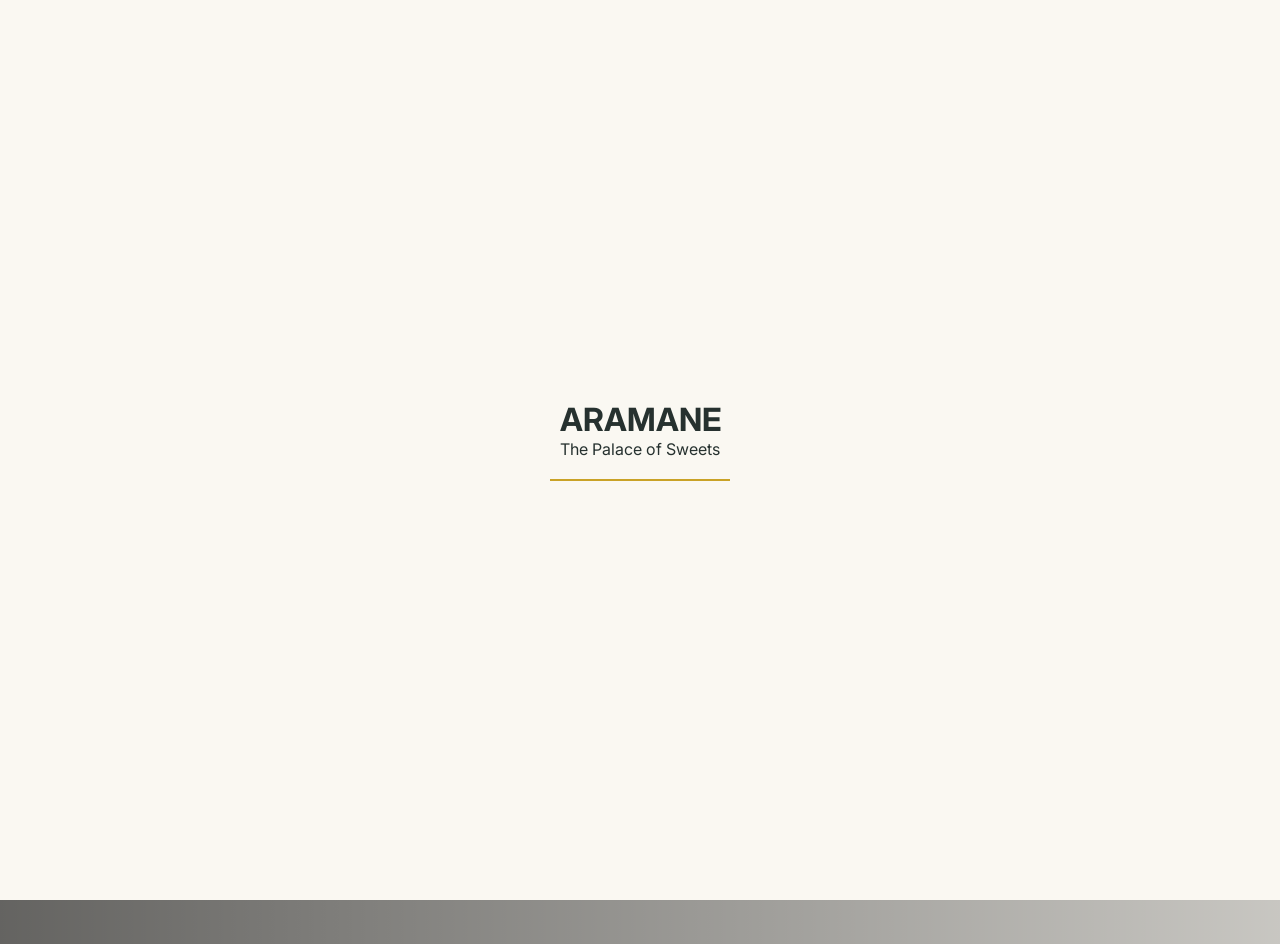
==== index.html @ bb07686a "Initial homepage" ====
<!DOCTYPE html>
<html lang="en">
<head>
<meta charset="UTF-8">
<meta name="viewport" content="width=device-width, initial-scale=1.0">
<title>Aramane | The Palace of Sweets</title>
<link rel="preconnect" href="https://fonts.googleapis.com">
<link rel="preconnect" href="https://fonts.gstatic.com" crossorigin>
<link href="https://fonts.googleapis.com/css2?family=Cormorant+Garamond:wght@500;700&family=Inter:wght@300;400;600&display=swap" rel="stylesheet">
<link rel="stylesheet" href="css/style.css">
</head>
<body>

<div id="loader">
  <div class="loader-logo">
    <h1>ARAMANE</h1>
    <span>The Palace of Sweets</span>
    <div class="gold-line"></div>
  </div>
</div>

<section class="announcement">Crafted with Pure Ghee • Pan India Delivery • Corporate Gifting</section>

<header id="header">
<div class="container nav-container">
<div class="logo">ARAMANE</div>
<nav>
<ul>
<li><a href="#">Home</a></li>
<li><a href="#">Collections</a></li>
<li><a href="#">Corporate</a></li>
<li><a href="#">Our Story</a></li>
<li><a href="#">Contact</a></li>
</ul>
</nav>
<a class="btn-primary" href="#">Order Online</a>
</div>
</header>

<section class="hero">
<div class="hero-overlay"></div>
<div class="container hero-grid">
<div class="hero-content">
<p class="eyebrow">Since 1998</p>
<h1>The Palace of Sweets</h1>
<p>Inspired by Karnataka's royal heritage, crafted with purity and presented with elegance.</p>
<div class="hero-buttons">
<a class="btn-primary" href="#">Explore Collections</a>
<a class="btn-outline" href="#">Corporate Gifts</a>
</div>
</div>
<div class="hero-image">
<img src="assets/images/hero.jpg" alt="Hero">
</div>
</div>
</section>

<script src="js/app.js"></script>
</body>
</html>
---- css/style.css ----
:root{
--green:#0F5B46;
--gold:#C9A227;
--bg:#FAF8F2;
--text:#26312F;
}
*{margin:0;padding:0;box-sizing:border-box}
body{font-family:Inter,sans-serif;background:var(--bg);color:var(--text)}
.container{width:min(1200px,90%);margin:auto}
.announcement{background:var(--green);color:#fff;text-align:center;padding:12px}
header{position:absolute;width:100%;top:40px;z-index:10}
.nav-container{display:flex;justify-content:space-between;align-items:center;padding:20px 0}
nav ul{display:flex;gap:30px;list-style:none}
nav a{text-decoration:none;color:#fff}
.btn-primary{background:var(--gold);color:#fff;padding:12px 24px;border-radius:30px;text-decoration:none}
.btn-outline{border:1px solid #fff;color:#fff;padding:12px 24px;border-radius:30px;text-decoration:none;margin-left:10px}
.hero{height:100vh;background:url("../assets/images/palace-bg.jpg") center/cover;display:flex;align-items:center;position:relative}
.hero-overlay{position:absolute;inset:0;background:linear-gradient(90deg,rgba(0,0,0,.6),rgba(0,0,0,.2))}
.hero-grid{display:grid;grid-template-columns:1fr 1fr;position:relative;z-index:2;align-items:center}
.hero-content{color:#fff}
.hero h1{font-family:"Cormorant Garamond",serif;font-size:5rem;margin:20px 0}
.hero-image img{max-width:100%}
#loader{position:fixed;inset:0;background:var(--bg);display:flex;justify-content:center;align-items:center;z-index:9999}
.loader-logo{text-align:center}
.gold-line{height:2px;width:180px;background:var(--gold);margin:20px auto}
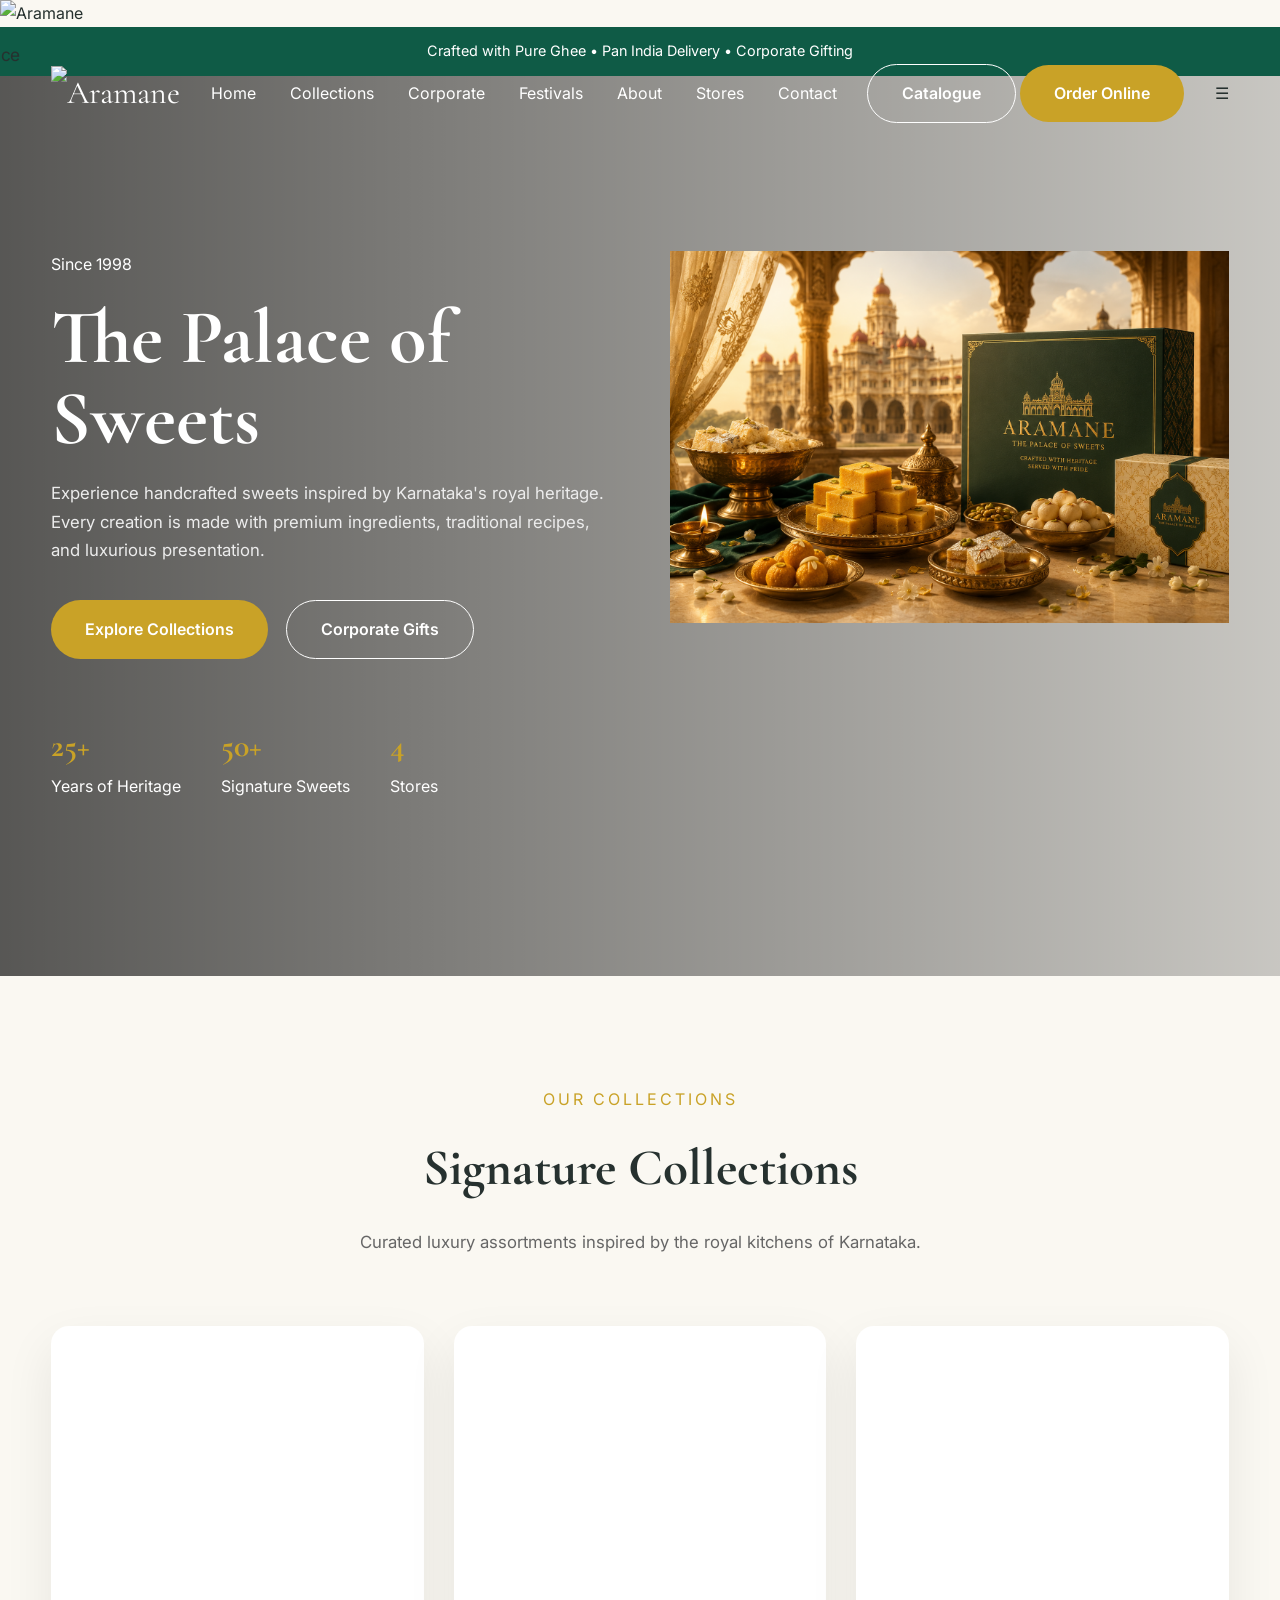
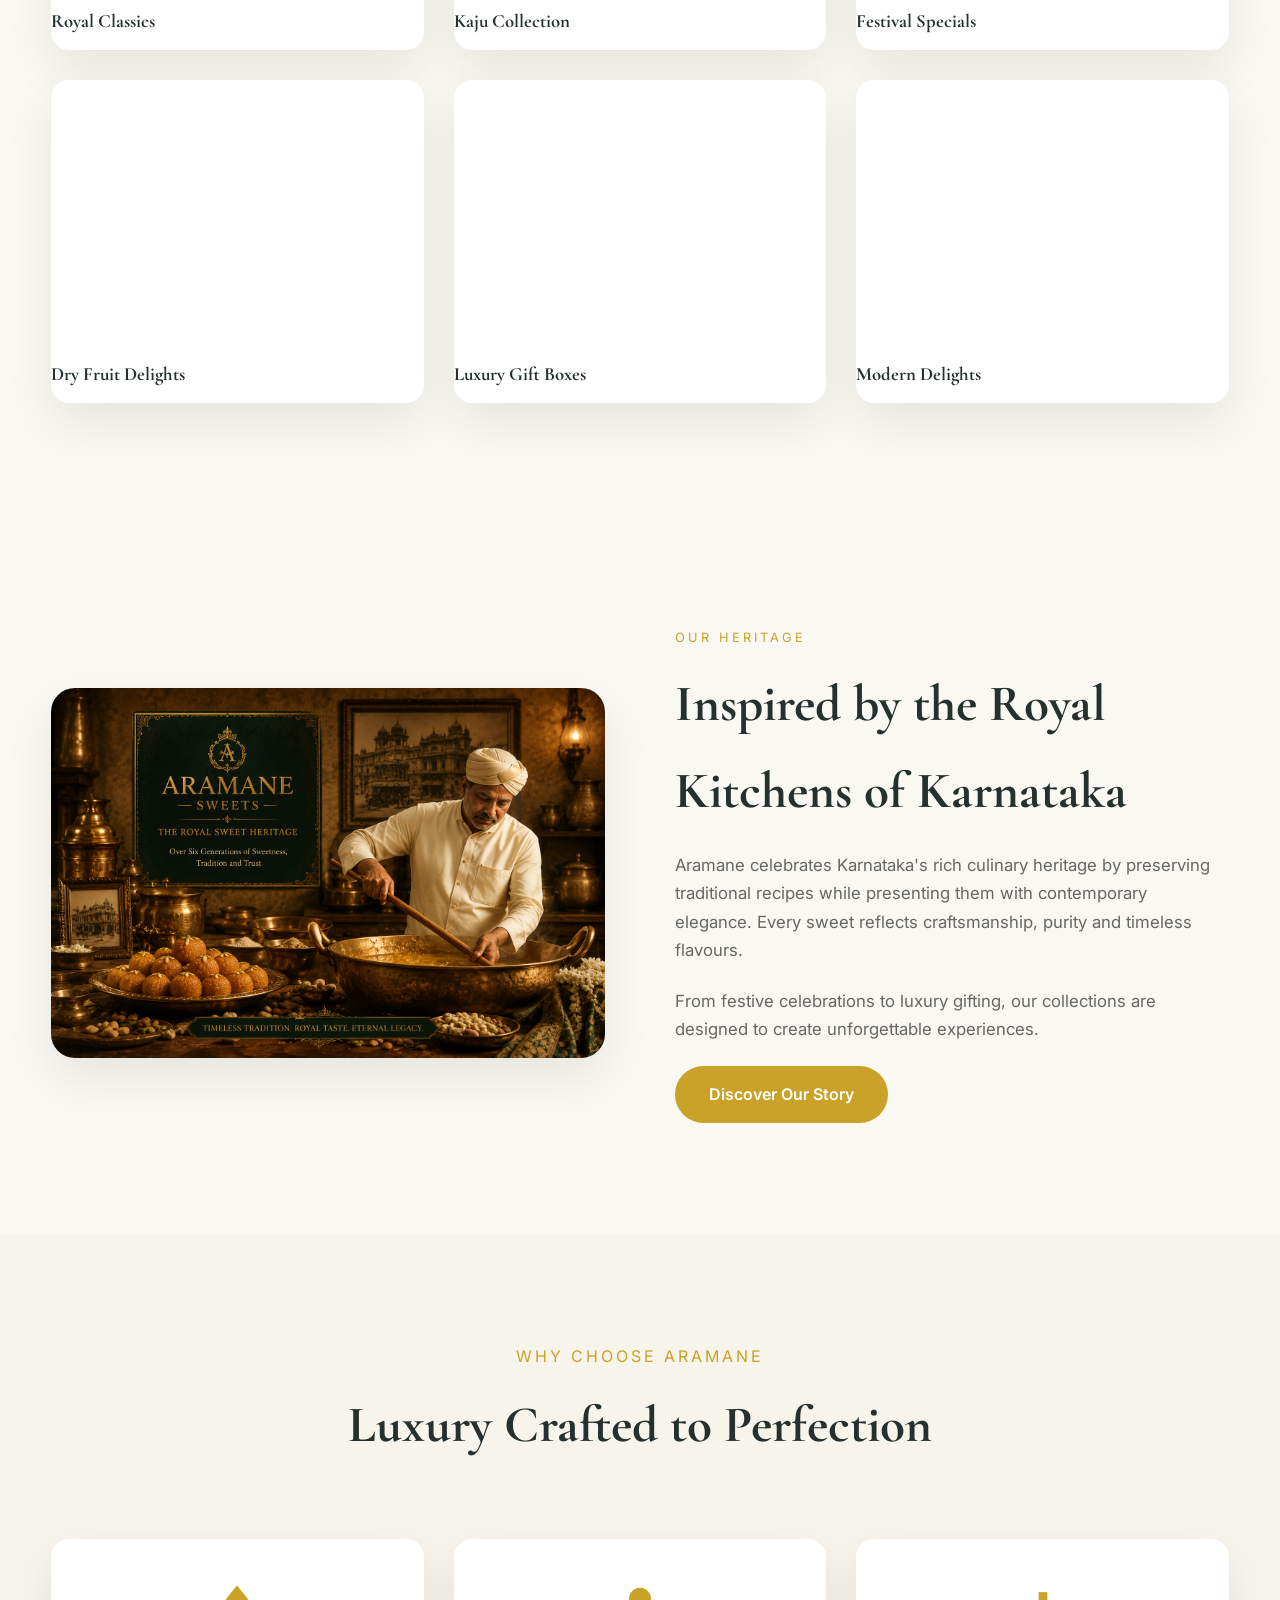
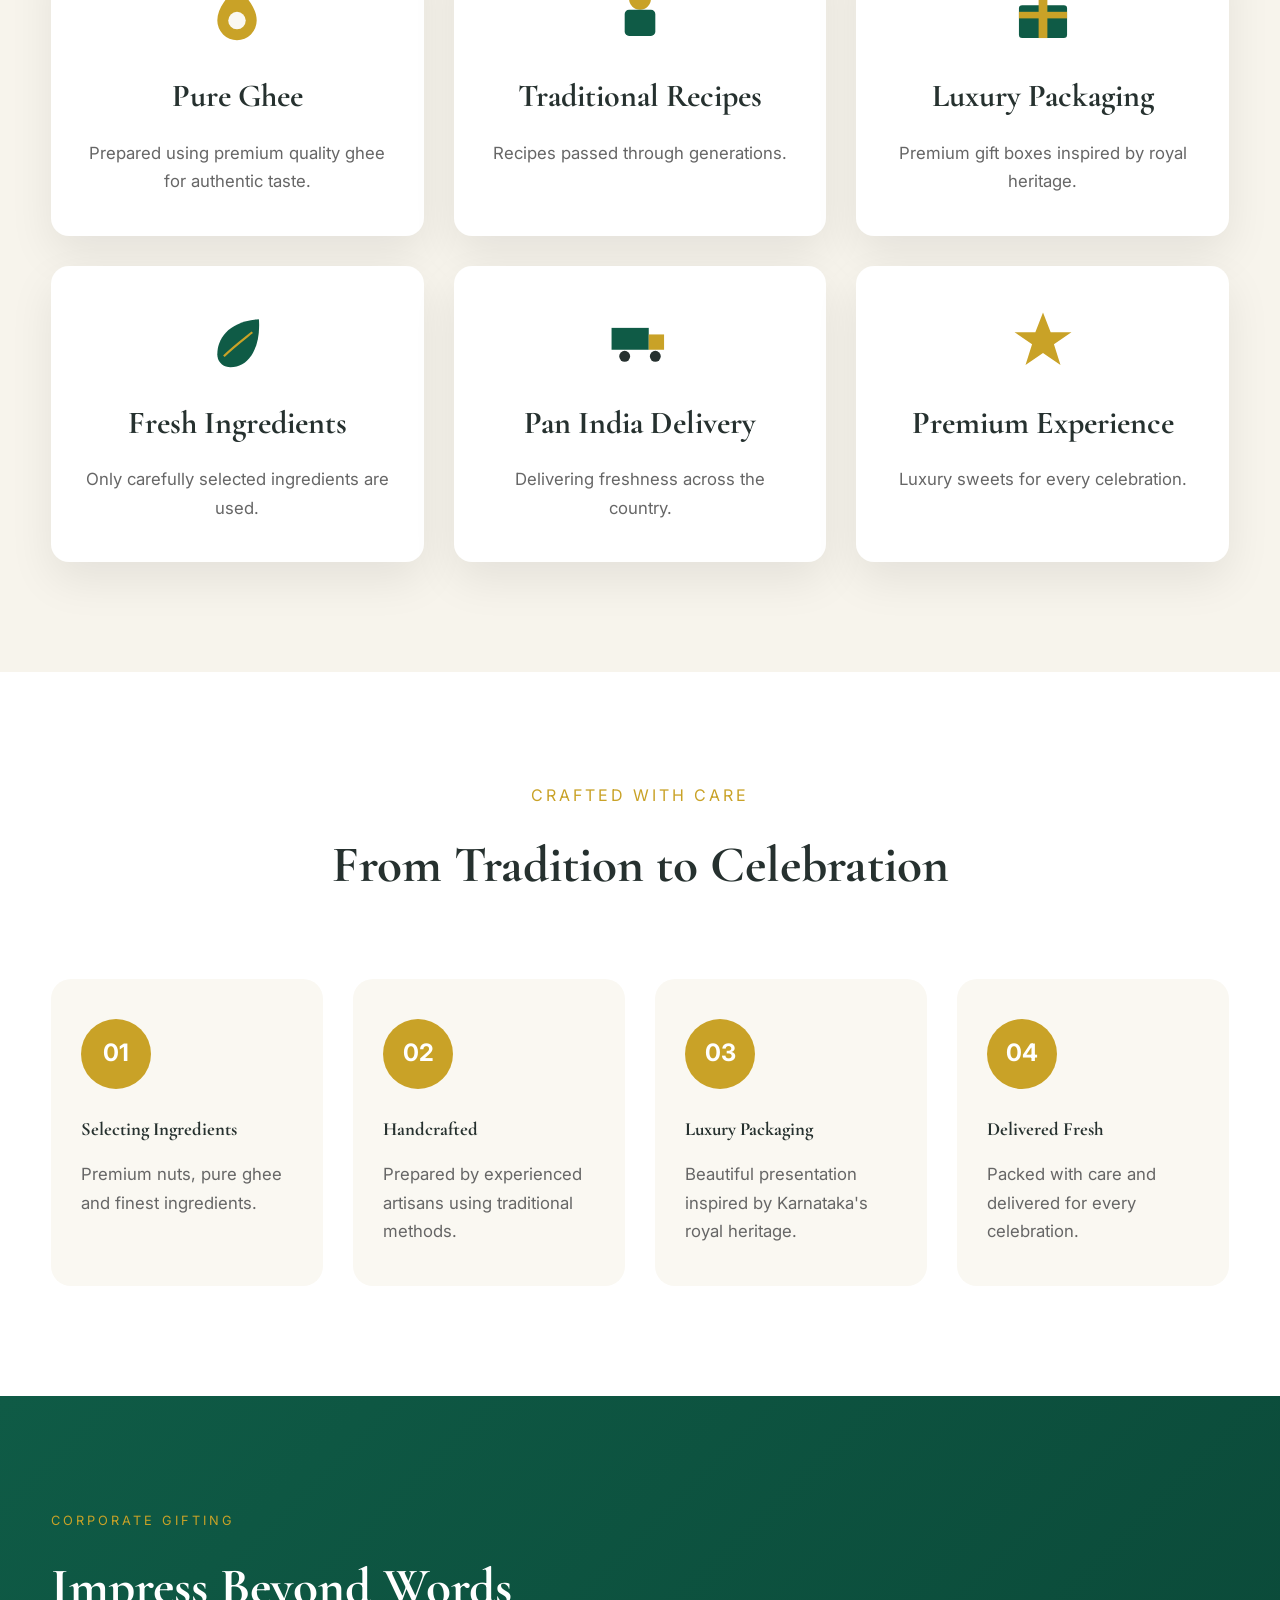
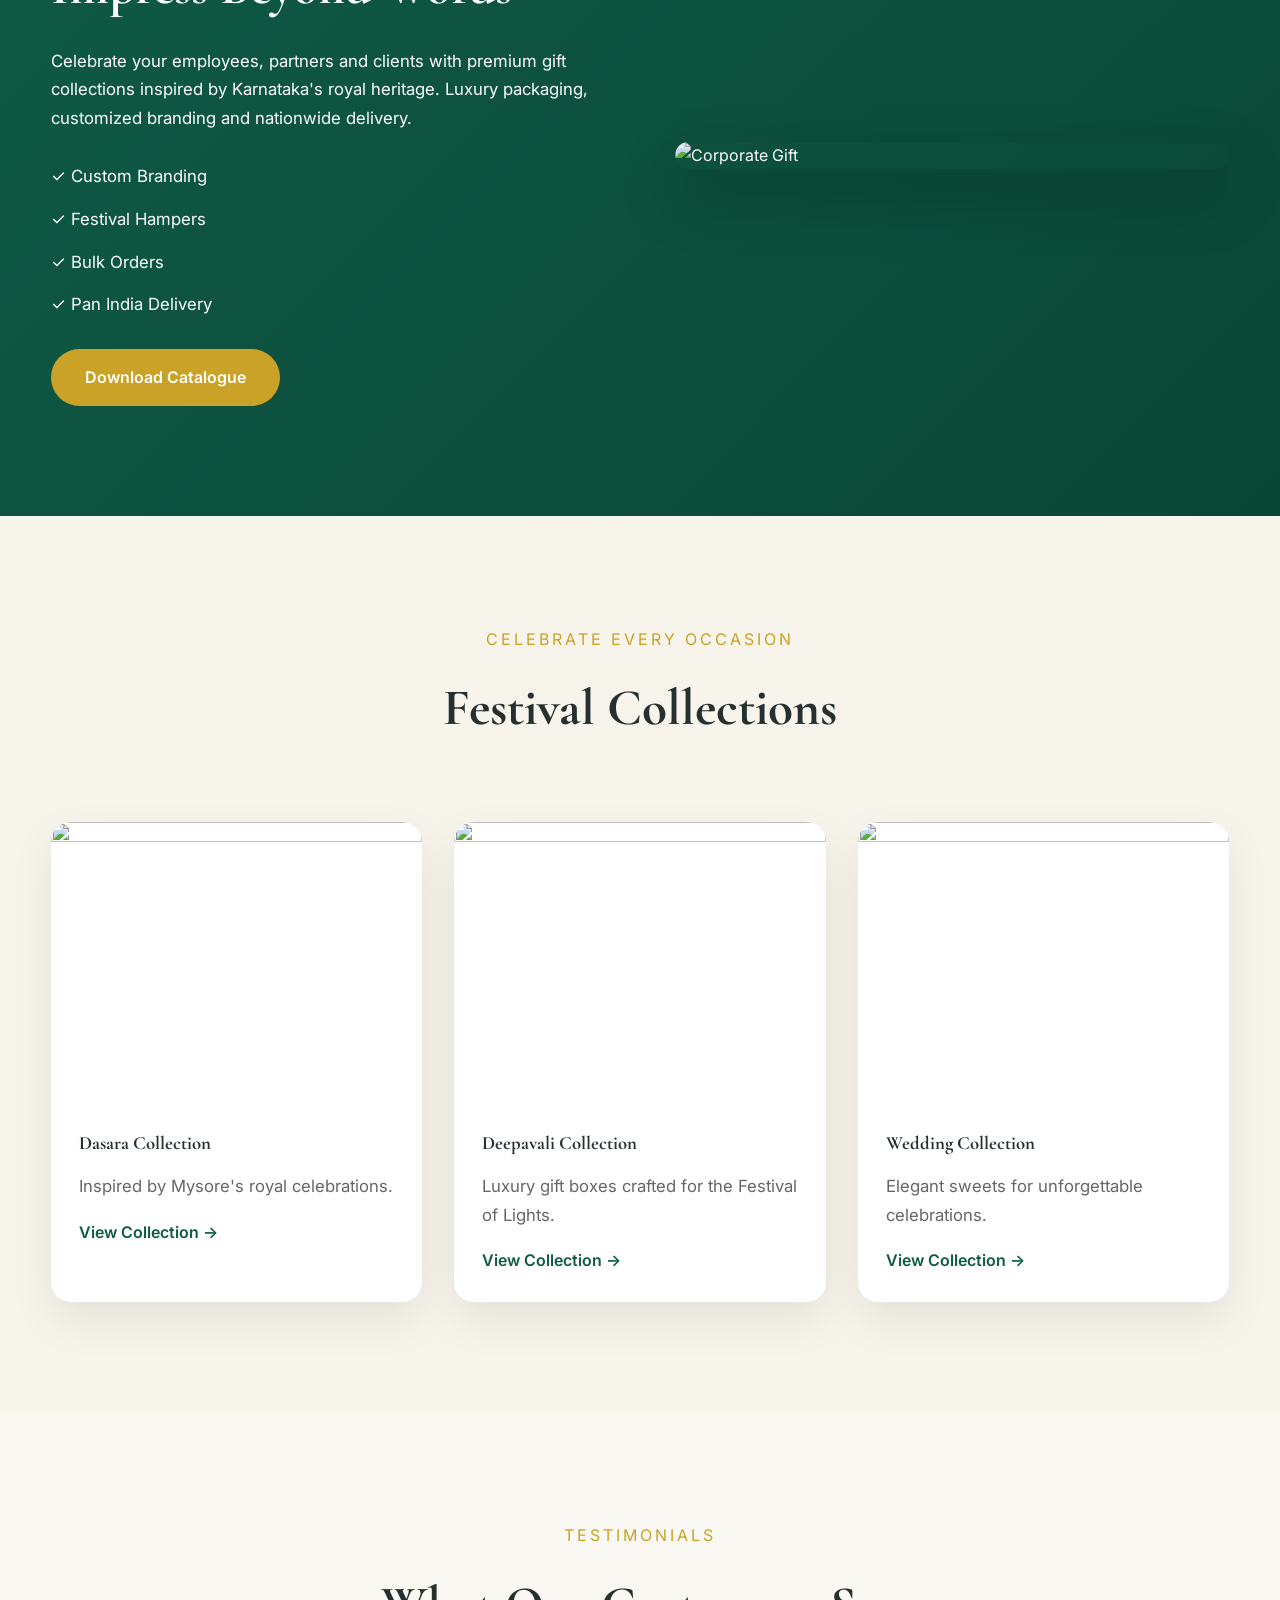
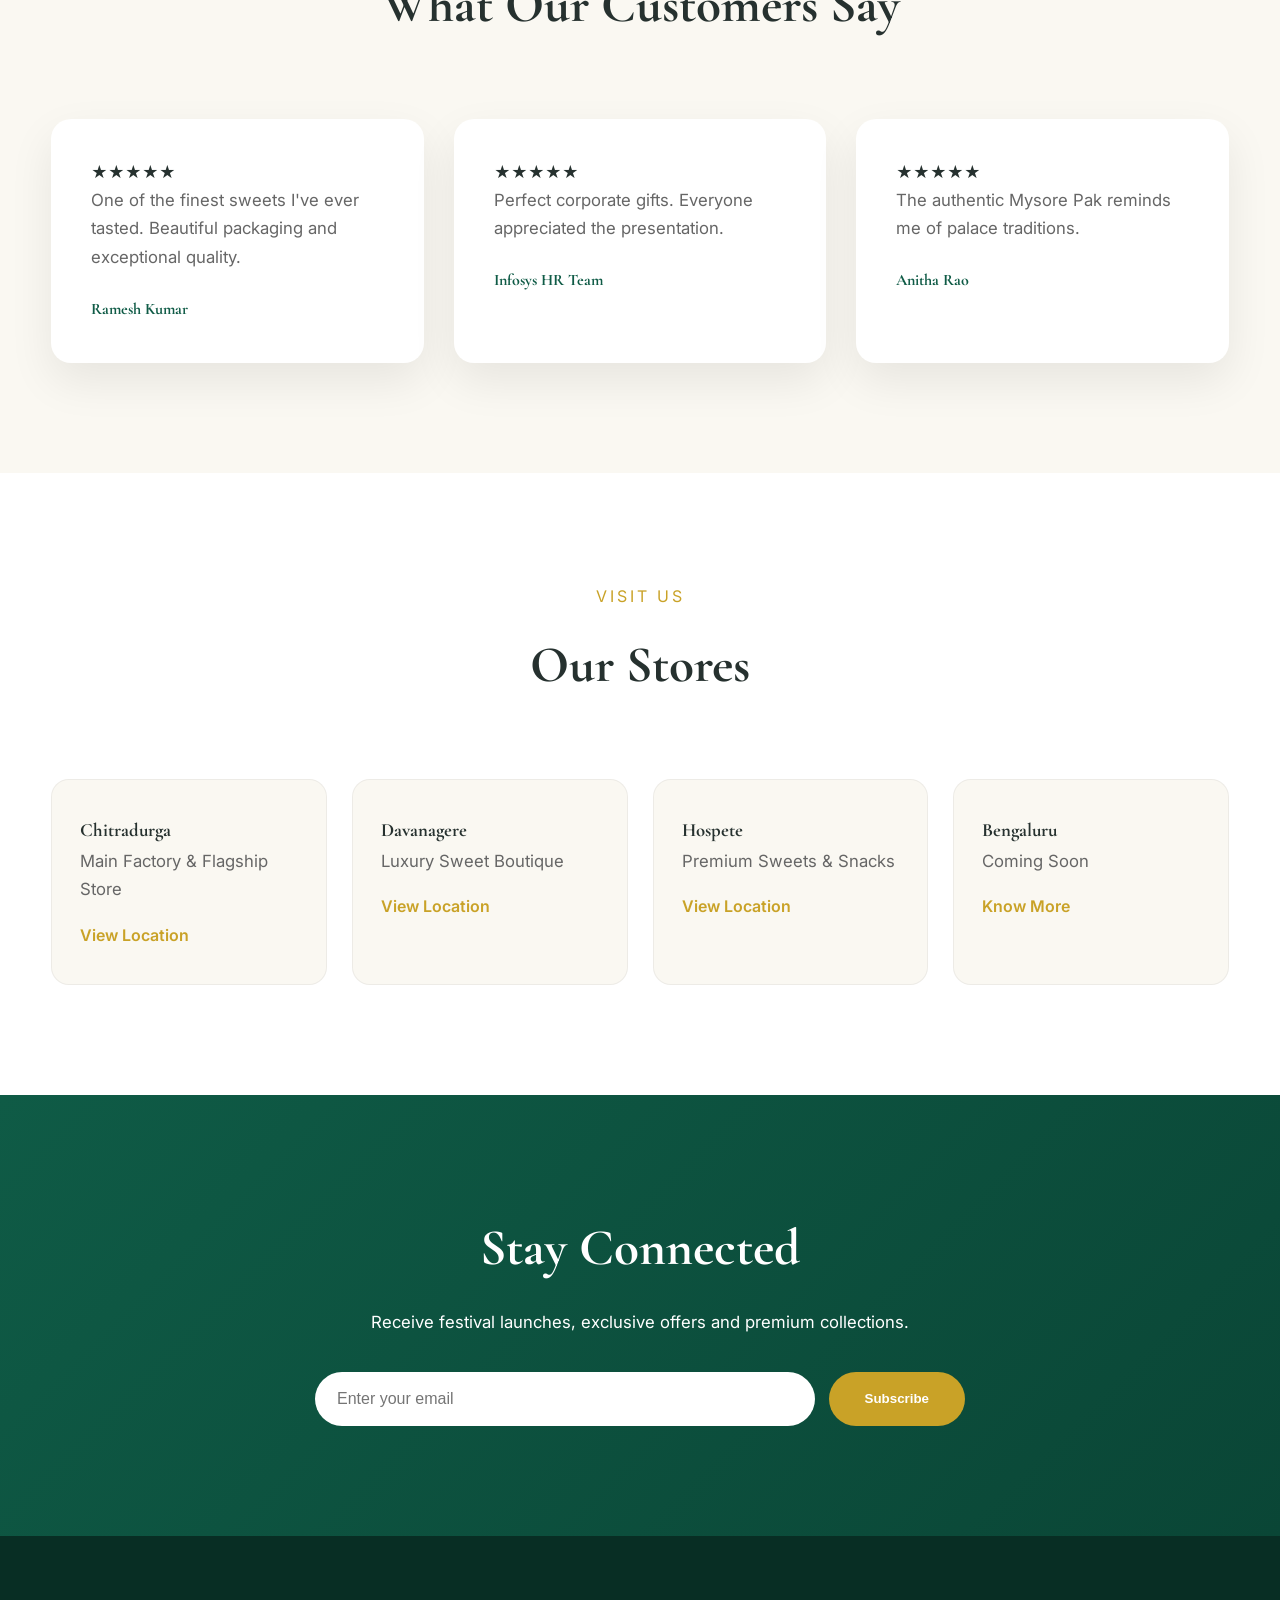
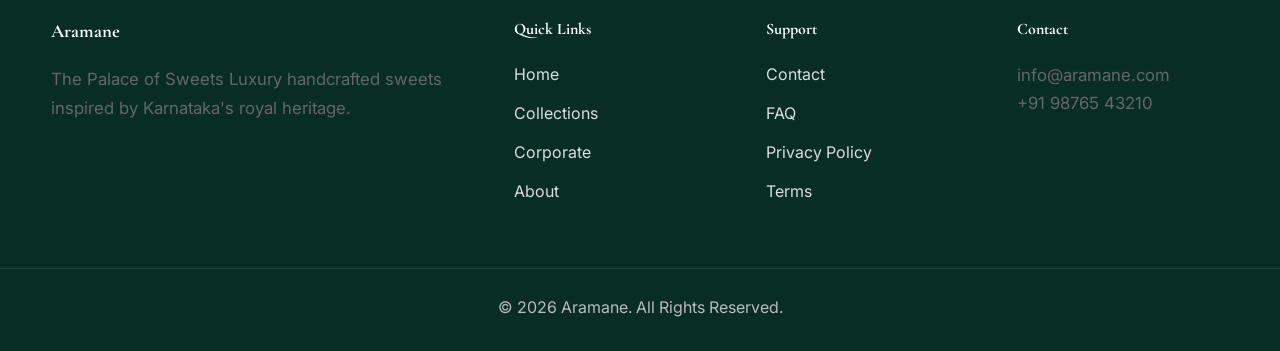
==== commit fa16019d: "more style" ====
--- a/index.html
+++ b/index.html
@@ -1,60 +1,1074 @@
 <!DOCTYPE html>
 <html lang="en">
+
 <head>
-<meta charset="UTF-8">
-<meta name="viewport" content="width=device-width, initial-scale=1.0">
-<title>Aramane | The Palace of Sweets</title>
-<link rel="preconnect" href="https://fonts.googleapis.com">
-<link rel="preconnect" href="https://fonts.gstatic.com" crossorigin>
-<link href="https://fonts.googleapis.com/css2?family=Cormorant+Garamond:wght@500;700&family=Inter:wght@300;400;600&display=swap" rel="stylesheet">
-<link rel="stylesheet" href="css/style.css">
+
+    <meta charset="UTF-8">
+    <meta name="viewport" content="width=device-width, initial-scale=1.0">
+
+    <title>Aramane | The Palace of Sweets</title>
+
+    <meta name="description"
+        content="Luxury sweets inspired by Karnataka's royal heritage. Premium gifting, authentic flavours and handcrafted delicacies.">
+
+    <link rel="preconnect" href="https://fonts.googleapis.com">
+
+    <link rel="preconnect" href="https://fonts.gstatic.com" crossorigin>
+
+    <link href="https://fonts.googleapis.com/css2?family=Cormorant+Garamond:wght@400;500;600;700&family=Inter:wght@300;400;500;600;700&display=swap"
+        rel="stylesheet">
+
+    <link rel="stylesheet" href="css/style.css">
+    <link rel="stylesheet" href="css/animations.css">
+    <link rel="stylesheet" href="css/responsive.css">
+
+
 </head>
+
 <body>
 
+<!-- ==========================
+Loader
+=========================== -->
+
 <div id="loader">
-  <div class="loader-logo">
-    <h1>ARAMANE</h1>
-    <span>The Palace of Sweets</span>
-    <div class="gold-line"></div>
-  </div>
-</div>
-
-<section class="announcement">Crafted with Pure Ghee • Pan India Delivery • Corporate Gifting</section>
+
+    <div class="loader-content">
+
+        <img src="assets/logo/logo.png" class="loader-logo" alt="Aramane">
+
+        <div class="loader-line"></div>
+
+    </div>
+
+</div>
+
+<!-- ==========================
+Announcement
+=========================== -->
+
+<div class="announcement">
+
+    <span>Crafted with Pure Ghee</span>
+
+    <span>•</span>
+
+    <span>Pan India Delivery</span>
+
+    <span>•</span>
+
+    <span>Corporate Gifting</span>
+
+</div>
+
+<!-- ==========================
+Header
+=========================== -->
 
 <header id="header">
-<div class="container nav-container">
-<div class="logo">ARAMANE</div>
-<nav>
+
+<div class="container">
+
+<nav class="navbar">
+
+<a href="#" class="logo">
+
+<img src="assets/logo/logo.png" alt="Aramane">
+
+</a>
+
+<ul class="menu">
+
+<li><a href="#">Home</a></li>
+
+<li><a href="#">Collections</a></li>
+
+<li><a href="#">Corporate</a></li>
+
+<li><a href="#">Festivals</a></li>
+
+<li><a href="#">About</a></li>
+
+<li><a href="#">Stores</a></li>
+
+<li><a href="#">Contact</a></li>
+
+</ul>
+
+<div class="nav-buttons">
+
+<a href="#" class="btn-outline">
+
+Catalogue
+
+</a>
+
+<a href="#" class="btn-primary">
+
+Order Online
+
+</a>
+
+</div>
+
+<div class="mobile-toggle">
+
+☰
+
+</div>
+
+</nav>
+
+</div>
+
+</header>
+
+<!-- ==========================
+Hero
+=========================== -->
+
+<section class="hero">
+
+<div class="hero-bg">
+
+<img src="assets/images/palace-bg.jpg" alt="Palace">
+
+</div>
+
+<div class="hero-overlay"></div>
+
+<div class="container hero-grid">
+
+<div class="hero-left">
+
+<div class="subtitle">
+
+Since 1998
+
+</div>
+
+<h1>
+
+The Palace of Sweets
+
+</h1>
+
+<p>
+
+Experience handcrafted sweets inspired by Karnataka's royal heritage.
+Every creation is made with premium ingredients, traditional recipes,
+and luxurious presentation.
+
+</p>
+
+<div class="hero-buttons">
+
+<a href="#" class="btn-primary">
+
+Explore Collections
+
+</a>
+
+<a href="#" class="btn-outline">
+
+Corporate Gifts
+
+</a>
+
+</div>
+
+<div class="hero-features">
+
+<div>
+
+<h3>25+</h3>
+
+<span>Years of Heritage</span>
+
+</div>
+
+<div>
+
+<h3>50+</h3>
+
+<span>Signature Sweets</span>
+
+</div>
+
+<div>
+
+<h3>4</h3>
+
+<span>Stores</span>
+
+</div>
+
+</div>
+
+</div>
+
+<div class="hero-right">
+
+<img src="assets/images/hero.png" alt="Gift Box">
+
+</div>
+
+</div>
+
+<div class="scroll-indicator">
+
+<span></span>
+
+</div>
+
+</section>
+
+<!-- ==========================
+Signature Collections
+=========================== -->
+
+<section class="collections">
+
+<div class="container">
+
+<div class="section-title">
+
+<span>Our Collections</span>
+
+<h2>Signature Collections</h2>
+
+<p>
+
+Curated luxury assortments inspired by the royal kitchens of Karnataka.
+
+</p>
+
+</div>
+
+<div class="collection-grid">
+
+<div class="collection-card">
+
+<img src="assets/images/collections/royal-classics.jpg" alt="">
+
+<h3>Royal Classics</h3>
+
+</div>
+
+<div class="collection-card">
+
+<img src="assets/images/collections/kaju.jpg" alt="">
+
+<h3>Kaju Collection</h3>
+
+</div>
+
+<div class="collection-card">
+
+<img src="assets/images/collections/festival.jpg" alt="">
+
+<h3>Festival Specials</h3>
+
+</div>
+
+<div class="collection-card">
+
+<img src="assets/images/collections/dryfruits.jpg" alt="">
+
+<h3>Dry Fruit Delights</h3>
+
+</div>
+
+<div class="collection-card">
+
+<img src="assets/images/collections/luxury-box.jpg" alt="">
+
+<h3>Luxury Gift Boxes</h3>
+
+</div>
+
+<div class="collection-card">
+
+<img src="assets/images/collections/desserts.jpg" alt="">
+
+<h3>Modern Delights</h3>
+
+</div>
+
+</div>
+
+</div>
+
+</section>
+<!-- ==========================================
+HERITAGE
+========================================== -->
+
+<section class="heritage">
+
+<div class="container heritage-grid">
+
+<div class="heritage-image">
+
+<img src="assets/images/heritage.jpg" alt="Heritage">
+
+</div>
+
+<div class="heritage-content">
+
+<span class="section-tag">
+
+OUR HERITAGE
+
+</span>
+
+<h2>
+
+Inspired by the Royal Kitchens of Karnataka
+
+</h2>
+
+<p>
+
+Aramane celebrates Karnataka's rich culinary heritage by preserving
+traditional recipes while presenting them with contemporary elegance.
+Every sweet reflects craftsmanship, purity and timeless flavours.
+
+</p>
+
+<p>
+
+From festive celebrations to luxury gifting, our collections are
+designed to create unforgettable experiences.
+
+</p>
+
+<a href="#" class="btn-primary">
+
+Discover Our Story
+
+</a>
+
+</div>
+
+</div>
+
+</section>
+
+
+
+
+
+<!-- ==========================================
+WHY ARAMANE
+========================================== -->
+
+<section class="why">
+
+<div class="container">
+
+<div class="section-title">
+
+<span>
+
+Why Choose Aramane
+
+</span>
+
+<h2>
+
+Luxury Crafted to Perfection
+
+</h2>
+
+</div>
+
+<div class="why-grid">
+
+<div class="why-card">
+
+<img src="assets/icons/ghee.svg">
+
+<h3>
+
+Pure Ghee
+
+</h3>
+
+<p>
+
+Prepared using premium quality ghee for authentic taste.
+
+</p>
+
+</div>
+
+<div class="why-card">
+
+<img src="assets/icons/chef.svg">
+
+<h3>
+
+Traditional Recipes
+
+</h3>
+
+<p>
+
+Recipes passed through generations.
+
+</p>
+
+</div>
+
+<div class="why-card">
+
+<img src="assets/icons/gift.svg">
+
+<h3>
+
+Luxury Packaging
+
+</h3>
+
+<p>
+
+Premium gift boxes inspired by royal heritage.
+
+</p>
+
+</div>
+
+<div class="why-card">
+
+<img src="assets/icons/leaf.svg">
+
+<h3>
+
+Fresh Ingredients
+
+</h3>
+
+<p>
+
+Only carefully selected ingredients are used.
+
+</p>
+
+</div>
+
+<div class="why-card">
+
+<img src="assets/icons/truck.svg">
+
+<h3>
+
+Pan India Delivery
+
+</h3>
+
+<p>
+
+Delivering freshness across the country.
+
+</p>
+
+</div>
+
+<div class="why-card">
+
+<img src="assets/icons/star.svg">
+
+<h3>
+
+Premium Experience
+
+</h3>
+
+<p>
+
+Luxury sweets for every celebration.
+
+</p>
+
+</div>
+
+</div>
+
+</div>
+
+</section>
+
+
+
+
+
+
+
+<!-- ==========================================
+ROYAL PROCESS
+========================================== -->
+
+<section class="process">
+
+<div class="container">
+
+<div class="section-title">
+
+<span>
+
+Crafted With Care
+
+</span>
+
+<h2>
+
+From Tradition to Celebration
+
+</h2>
+
+</div>
+
+<div class="process-grid">
+
+<div class="step">
+
+<div class="number">
+
+01
+
+</div>
+
+<h3>
+
+Selecting Ingredients
+
+</h3>
+
+<p>
+
+Premium nuts, pure ghee and finest ingredients.
+
+</p>
+
+</div>
+
+<div class="step">
+
+<div class="number">
+
+02
+
+</div>
+
+<h3>
+
+Handcrafted
+
+</h3>
+
+<p>
+
+Prepared by experienced artisans using traditional methods.
+
+</p>
+
+</div>
+
+<div class="step">
+
+<div class="number">
+
+03
+
+</div>
+
+<h3>
+
+Luxury Packaging
+
+</h3>
+
+<p>
+
+Beautiful presentation inspired by Karnataka's royal heritage.
+
+</p>
+
+</div>
+
+<div class="step">
+
+<div class="number">
+
+04
+
+</div>
+
+<h3>
+
+Delivered Fresh
+
+</h3>
+
+<p>
+
+Packed with care and delivered for every celebration.
+
+</p>
+
+</div>
+
+</div>
+
+</div>
+
+</section>
+<!-- ==========================================
+CORPORATE GIFTING
+========================================== -->
+
+<section class="corporate">
+
+<div class="container corporate-grid">
+
+<div class="corporate-content">
+
+<span class="section-tag">
+
+Corporate Gifting
+
+</span>
+
+<h2>
+
+Impress Beyond Words
+
+</h2>
+
+<p>
+
+Celebrate your employees, partners and clients with premium gift
+collections inspired by Karnataka's royal heritage.
+
+Luxury packaging, customized branding and nationwide delivery.
+
+</p>
+
+<ul class="corporate-list">
+
+<li>✓ Custom Branding</li>
+
+<li>✓ Festival Hampers</li>
+
+<li>✓ Bulk Orders</li>
+
+<li>✓ Pan India Delivery</li>
+
+</ul>
+
+<a href="#" class="btn-primary">
+
+Download Catalogue
+
+</a>
+
+</div>
+
+<div class="corporate-image">
+
+<img src="assets/images/corporate-box.jpg" alt="Corporate Gift">
+
+</div>
+
+</div>
+
+</section>
+
+
+
+
+
+<!-- ==========================================
+FESTIVAL COLLECTIONS
+========================================== -->
+
+<section class="festival">
+
+<div class="container">
+
+<div class="section-title">
+
+<span>Celebrate Every Occasion</span>
+
+<h2>Festival Collections</h2>
+
+</div>
+
+<div class="festival-grid">
+
+<div class="festival-card">
+
+<img src="assets/images/dasara.jpg" alt="">
+
+<div class="festival-content">
+
+<h3>Dasara Collection</h3>
+
+<p>Inspired by Mysore's royal celebrations.</p>
+
+<a href="#">View Collection →</a>
+
+</div>
+
+</div>
+
+<div class="festival-card">
+
+<img src="assets/images/deepavali.jpg" alt="">
+
+<div class="festival-content">
+
+<h3>Deepavali Collection</h3>
+
+<p>Luxury gift boxes crafted for the Festival of Lights.</p>
+
+<a href="#">View Collection →</a>
+
+</div>
+
+</div>
+
+<div class="festival-card">
+
+<img src="assets/images/wedding.jpg" alt="">
+
+<div class="festival-content">
+
+<h3>Wedding Collection</h3>
+
+<p>Elegant sweets for unforgettable celebrations.</p>
+
+<a href="#">View Collection →</a>
+
+</div>
+
+</div>
+
+</div>
+
+</div>
+
+</section>
+
+
+
+
+
+<!-- ==========================================
+TESTIMONIALS
+========================================== -->
+
+<section class="testimonial">
+
+<div class="container">
+
+<div class="section-title">
+
+<span>Testimonials</span>
+
+<h2>What Our Customers Say</h2>
+
+</div>
+
+<div class="testimonial-grid">
+
+<div class="testimonial-card">
+
+★★★★★
+
+<p>
+
+One of the finest sweets I've ever tasted.
+Beautiful packaging and exceptional quality.
+
+</p>
+
+<h4>
+
+Ramesh Kumar
+
+</h4>
+
+</div>
+
+<div class="testimonial-card">
+
+★★★★★
+
+<p>
+
+Perfect corporate gifts.
+Everyone appreciated the presentation.
+
+</p>
+
+<h4>
+
+Infosys HR Team
+
+</h4>
+
+</div>
+
+<div class="testimonial-card">
+
+★★★★★
+
+<p>
+
+The authentic Mysore Pak reminds me of palace traditions.
+
+</p>
+
+<h4>
+
+Anitha Rao
+
+</h4>
+
+</div>
+
+</div>
+
+</div>
+
+</section>
+
+
+
+
+
+<!-- ==========================================
+STORE LOCATOR
+========================================== -->
+
+<section class="stores">
+
+<div class="container">
+
+<div class="section-title">
+
+<span>Visit Us</span>
+
+<h2>Our Stores</h2>
+
+</div>
+
+<div class="store-grid">
+
+<div class="store-card">
+
+<h3>Chitradurga</h3>
+
+<p>Main Factory & Flagship Store</p>
+
+<a href="#">View Location</a>
+
+</div>
+
+<div class="store-card">
+
+<h3>Davanagere</h3>
+
+<p>Luxury Sweet Boutique</p>
+
+<a href="#">View Location</a>
+
+</div>
+
+<div class="store-card">
+
+<h3>Hospete</h3>
+
+<p>Premium Sweets & Snacks</p>
+
+<a href="#">View Location</a>
+
+</div>
+
+<div class="store-card">
+
+<h3>Bengaluru</h3>
+
+<p>Coming Soon</p>
+
+<a href="#">Know More</a>
+
+</div>
+
+</div>
+
+</div>
+
+</section>
+
+
+
+
+
+<!-- ==========================================
+NEWSLETTER
+========================================== -->
+
+<section class="newsletter">
+
+<div class="container">
+
+<h2>
+
+Stay Connected
+
+</h2>
+
+<p>
+
+Receive festival launches, exclusive offers and premium collections.
+
+</p>
+
+<form>
+
+<input
+
+type="email"
+
+placeholder="Enter your email">
+
+<button>
+
+Subscribe
+
+</button>
+
+</form>
+
+</div>
+
+</section>
+
+
+
+
+
+<!-- ==========================================
+FOOTER
+========================================== -->
+
+<footer>
+
+<div class="container footer-grid">
+
+<div>
+
+<h3>
+
+Aramane
+
+</h3>
+
+<p>
+
+The Palace of Sweets
+
+Luxury handcrafted sweets inspired by Karnataka's royal heritage.
+
+</p>
+
+</div>
+
+<div>
+
+<h4>
+
+Quick Links
+
+</h4>
+
 <ul>
+
 <li><a href="#">Home</a></li>
+
 <li><a href="#">Collections</a></li>
+
 <li><a href="#">Corporate</a></li>
-<li><a href="#">Our Story</a></li>
+
+<li><a href="#">About</a></li>
+
+</ul>
+
+</div>
+
+<div>
+
+<h4>
+
+Support
+
+</h4>
+
+<ul>
+
 <li><a href="#">Contact</a></li>
+
+<li><a href="#">FAQ</a></li>
+
+<li><a href="#">Privacy Policy</a></li>
+
+<li><a href="#">Terms</a></li>
+
 </ul>
-</nav>
-<a class="btn-primary" href="#">Order Online</a>
-</div>
-</header>
-
-<section class="hero">
-<div class="hero-overlay"></div>
-<div class="container hero-grid">
-<div class="hero-content">
-<p class="eyebrow">Since 1998</p>
-<h1>The Palace of Sweets</h1>
-<p>Inspired by Karnataka's royal heritage, crafted with purity and presented with elegance.</p>
-<div class="hero-buttons">
-<a class="btn-primary" href="#">Explore Collections</a>
-<a class="btn-outline" href="#">Corporate Gifts</a>
-</div>
-</div>
-<div class="hero-image">
-<img src="assets/images/hero.jpg" alt="Hero">
-</div>
-</div>
-</section>
+
+</div>
+
+<div>
+
+<h4>
+
+Contact
+
+</h4>
+
+<p>
+
+info@aramane.com
+
+</p>
+
+<p>
+
++91 98765 43210
+
+</p>
+
+</div>
+
+</div>
+
+<div class="copyright">
+
+© 2026 Aramane. All Rights Reserved.
+
+</div>
+
+</footer>
+
+
+
+
 
 <script src="js/app.js"></script>
+
 </body>
+
 </html>
--- a/css/style.css
+++ b/css/style.css
@@ -1,25 +1,854 @@
+/* ==========================================================
+Aramane Website - style.css V1
+Foundation + Header + Hero + Collections + Heritage
+========================================================== */
+
+/* ---------- RESET ---------- */
+*,
+*::before,
+*::after{
+  margin:0;
+  padding:0;
+  box-sizing:border-box;
+}
+html{scroll-behavior:smooth}
+body{
+  font-family:"Inter",sans-serif;
+  background:#FAF8F2;
+  color:#26312F;
+  line-height:1.7;
+  overflow-x:hidden;
+}
+img{max-width:100%;display:block}
+a{text-decoration:none;color:inherit}
+ul{list-style:none}
+
+/* ---------- VARIABLES ---------- */
 :root{
---green:#0F5B46;
---gold:#C9A227;
---bg:#FAF8F2;
---text:#26312F;
-}
-*{margin:0;padding:0;box-sizing:border-box}
-body{font-family:Inter,sans-serif;background:var(--bg);color:var(--text)}
-.container{width:min(1200px,90%);margin:auto}
-.announcement{background:var(--green);color:#fff;text-align:center;padding:12px}
-header{position:absolute;width:100%;top:40px;z-index:10}
-.nav-container{display:flex;justify-content:space-between;align-items:center;padding:20px 0}
-nav ul{display:flex;gap:30px;list-style:none}
-nav a{text-decoration:none;color:#fff}
-.btn-primary{background:var(--gold);color:#fff;padding:12px 24px;border-radius:30px;text-decoration:none}
-.btn-outline{border:1px solid #fff;color:#fff;padding:12px 24px;border-radius:30px;text-decoration:none;margin-left:10px}
-.hero{height:100vh;background:url("../assets/images/palace-bg.jpg") center/cover;display:flex;align-items:center;position:relative}
-.hero-overlay{position:absolute;inset:0;background:linear-gradient(90deg,rgba(0,0,0,.6),rgba(0,0,0,.2))}
-.hero-grid{display:grid;grid-template-columns:1fr 1fr;position:relative;z-index:2;align-items:center}
-.hero-content{color:#fff}
-.hero h1{font-family:"Cormorant Garamond",serif;font-size:5rem;margin:20px 0}
-.hero-image img{max-width:100%}
-#loader{position:fixed;inset:0;background:var(--bg);display:flex;justify-content:center;align-items:center;z-index:9999}
-.loader-logo{text-align:center}
-.gold-line{height:2px;width:180px;background:var(--gold);margin:20px auto}
+  --green:#0F5B46;
+  --green-dark:#0A4636;
+  --gold:#C9A227;
+  --ivory:#FAF8F2;
+  --white:#fff;
+  --text:#26312F;
+  --muted:#666;
+  --radius:18px;
+  --shadow:0 20px 50px rgba(0,0,0,.08);
+  --transition:.35s ease;
+  --container:1200px;
+}
+
+/* ---------- TYPOGRAPHY ---------- */
+h1,h2,h3,h4{
+  font-family:"Cormorant Garamond",serif;
+  font-weight:700;
+}
+h1{font-size:clamp(3rem,6vw,5.5rem);line-height:1.05}
+h2{font-size:clamp(2.2rem,4vw,3.8rem);margin-bottom:1rem}
+p{color:var(--muted);font-size:1.05rem}
+
+/* ---------- LAYOUT ---------- */
+.container{
+  width:min(var(--container),92%);
+  margin-inline:auto;
+}
+section{padding:110px 0}
+.section-tag{
+  display:inline-block;
+  color:var(--gold);
+  text-transform:uppercase;
+  letter-spacing:3px;
+  font-size:.8rem;
+  margin-bottom:12px;
+}
+.section-title{
+  text-align:center;
+  margin-bottom:70px;
+}
+.section-title span{
+  color:var(--gold);
+  text-transform:uppercase;
+  letter-spacing:3px;
+}
+.section-title h2{margin-top:12px}
+
+/* ---------- BUTTONS ---------- */
+.btn-primary,
+.btn-outline{
+  display:inline-flex;
+  align-items:center;
+  justify-content:center;
+  padding:15px 34px;
+  border-radius:999px;
+  transition:var(--transition);
+  font-weight:600;
+}
+.btn-primary{
+  background:var(--gold);
+  color:#fff;
+}
+.btn-primary:hover{
+  transform:translateY(-4px);
+  box-shadow:0 15px 35px rgba(201,162,39,.35);
+}
+.btn-outline{
+  border:1px solid #fff;
+  color:#fff;
+}
+.btn-outline:hover{
+  background:#fff;
+  color:var(--green);
+}
+
+/* ---------- TOP BAR ---------- */
+.announcement{
+  background:var(--green);
+  color:#fff;
+  text-align:center;
+  padding:12px;
+  font-size:.9rem;
+}
+
+/* ---------- HEADER ---------- */
+#header{
+  position:absolute;
+  top:44px;
+  left:0;
+  width:100%;
+  z-index:50;
+}
+.navbar{
+  display:flex;
+  justify-content:space-between;
+  align-items:center;
+  padding:20px 0;
+}
+.logo{
+  color:#fff;
+  font-size:2rem;
+  font-family:"Cormorant Garamond",serif;
+}
+.menu{
+  display:flex;
+  gap:34px;
+}
+.menu a{
+  color:#fff;
+  transition:var(--transition);
+}
+.menu a:hover{color:var(--gold)}
+
+/* ---------- HERO ---------- */
+.hero{
+  min-height:100vh;
+  position:relative;
+  display:flex;
+  align-items:center;
+}
+.hero-bg,
+.hero-bg img{
+  position:absolute;
+  inset:0;
+  width:100%;
+  height:100%;
+  object-fit:cover;
+}
+.hero-overlay{
+  position:absolute;
+  inset:0;
+  background:linear-gradient(90deg,rgba(0,0,0,.65),rgba(0,0,0,.2));
+}
+.hero-grid{
+  position:relative;
+  z-index:2;
+  display:grid;
+  grid-template-columns:1fr 1fr;
+  gap:60px;
+}
+.hero-left{color:#fff}
+.hero-left h1{color:#fff;margin:20px 0}
+.hero-left p{color:#ececec;max-width:600px}
+.hero-buttons{
+  display:flex;
+  gap:18px;
+  margin-top:35px;
+}
+.hero-features{
+  display:flex;
+  gap:40px;
+  margin-top:60px;
+}
+.hero-features h3{
+  color:var(--gold);
+  font-size:2rem;
+}
+
+/* ---------- COLLECTIONS ---------- */
+.collection-grid{
+  display:grid;
+  grid-template-columns:repeat(3,1fr);
+  gap:30px;
+}
+.collection-card{
+  background:#fff;
+  border-radius:var(--radius);
+  overflow:hidden;
+  box-shadow:var(--shadow);
+  transition:var(--transition);
+}
+.collection-card:hover{
+  transform:translateY(-10px);
+}
+.collection-card img{
+  aspect-ratio:4/3;
+  object-fit:cover;
+}
+.collection-card-content{
+  padding:28px;
+}
+.collection-card h3{
+  margin-bottom:12px;
+}
+
+/* ---------- HERITAGE ---------- */
+.heritage-grid{
+  display:grid;
+  grid-template-columns:1fr 1fr;
+  gap:70px;
+  align-items:center;
+}
+.heritage-image img{
+  border-radius:24px;
+  box-shadow:var(--shadow);
+}
+.heritage-content p{
+  margin-bottom:22px;
+}
+/* ==========================================================
+Aramane Website - style.css V2
+Adds:
+- Why Aramane
+- Royal Process
+- Corporate Gifting
+========================================================== */
+
+/* ---------- WHY ARAMANE ---------- */
+.why{
+    background:#F7F4EC;
+}
+
+.why-grid{
+    display:grid;
+    grid-template-columns:repeat(3,1fr);
+    gap:30px;
+}
+
+.why-card{
+    background:#fff;
+    padding:40px 30px;
+    border-radius:18px;
+    text-align:center;
+    transition:.35s ease;
+    box-shadow:0 18px 45px rgba(0,0,0,.08);
+}
+
+.why-card:hover{
+    transform:translateY(-10px);
+}
+
+.why-card img{
+    width:70px;
+    margin:auto;
+    margin-bottom:20px;
+}
+
+.why-card h3{
+    margin-bottom:15px;
+    font-family:"Cormorant Garamond",serif;
+    font-size:2rem;
+}
+
+.why-card p{
+    color:#666;
+}
+
+/* ---------- ROYAL PROCESS ---------- */
+
+.process{
+    background:#fff;
+}
+
+.process-grid{
+    display:grid;
+    grid-template-columns:repeat(4,1fr);
+    gap:30px;
+}
+
+.step{
+    background:#FAF8F2;
+    padding:40px 30px;
+    border-radius:20px;
+    transition:.35s ease;
+    position:relative;
+    overflow:hidden;
+}
+
+.step:hover{
+    transform:translateY(-8px);
+    box-shadow:0 20px 50px rgba(0,0,0,.08);
+}
+
+.step .number{
+    width:70px;
+    height:70px;
+    border-radius:50%;
+    background:#C9A227;
+    color:white;
+    display:flex;
+    align-items:center;
+    justify-content:center;
+    font-size:1.5rem;
+    font-weight:700;
+    margin-bottom:25px;
+}
+
+.step h3{
+    margin-bottom:15px;
+}
+
+.step p{
+    color:#666;
+}
+
+/* ---------- CORPORATE ---------- */
+
+.corporate{
+    background:linear-gradient(135deg,#0F5B46,#0A4636);
+    color:white;
+}
+
+.corporate-grid{
+    display:grid;
+    grid-template-columns:1fr 1fr;
+    gap:70px;
+    align-items:center;
+}
+
+.corporate h2,
+.corporate p,
+.corporate li{
+    color:white;
+}
+
+.corporate-image img{
+    border-radius:24px;
+    box-shadow:0 25px 60px rgba(0,0,0,.25);
+}
+
+.corporate-list{
+    margin:30px 0;
+}
+
+.corporate-list li{
+    margin-bottom:14px;
+    font-size:1.05rem;
+}
+
+.corporate .btn-primary{
+    background:#C9A227;
+}
+
+/* ---------- COMMON CARD EFFECT ---------- */
+
+.why-card,
+.step,
+.corporate-image img{
+    transition:all .35s ease;
+}
+
+.why-card:hover,
+.step:hover,
+.corporate-image img:hover{
+    transform:translateY(-8px);
+}
+
+/* ---------- UTILITIES ---------- */
+
+.text-center{
+    text-align:center;
+}
+
+.mt-2{
+    margin-top:20px;
+}
+
+.mt-4{
+    margin-top:40px;
+}
+
+.mb-4{
+    margin-bottom:40px;
+}
+
+/* ---------- RESPONSIVE ---------- */
+
+@media(max-width:992px){
+
+.why-grid{
+grid-template-columns:repeat(2,1fr);
+}
+
+.process-grid{
+grid-template-columns:repeat(2,1fr);
+}
+
+.corporate-grid{
+grid-template-columns:1fr;
+}
+
+}
+
+@media(max-width:768px){
+
+.why-grid,
+.process-grid{
+grid-template-columns:1fr;
+}
+
+.step,
+.why-card{
+padding:30px;
+}
+
+}
+/* ==========================================================
+Aramane Website - style.css V3
+Adds:
+- Festival Collections
+- Testimonials
+- Store Locator
+- Newsletter
+- Footer
+========================================================== */
+
+/* ---------- FESTIVAL ---------- */
+
+.festival{
+    background:#F7F4EC;
+}
+
+.festival-grid{
+    display:grid;
+    grid-template-columns:repeat(3,1fr);
+    gap:32px;
+}
+
+.festival-card{
+    background:#fff;
+    border-radius:20px;
+    overflow:hidden;
+    box-shadow:0 18px 45px rgba(0,0,0,.08);
+    transition:.35s ease;
+}
+
+.festival-card:hover{
+    transform:translateY(-10px);
+}
+
+.festival-card img{
+    width:100%;
+    aspect-ratio:4/3;
+    object-fit:cover;
+}
+
+.festival-content{
+    padding:28px;
+}
+
+.festival-content h3{
+    margin-bottom:12px;
+}
+
+.festival-content a{
+    display:inline-block;
+    margin-top:18px;
+    color:#0F5B46;
+    font-weight:600;
+}
+
+/* ---------- TESTIMONIALS ---------- */
+
+.testimonial{
+    background:#FAF8F2;
+}
+
+.testimonial-grid{
+    display:grid;
+    grid-template-columns:repeat(3,1fr);
+    gap:30px;
+}
+
+.testimonial-card{
+    background:#fff;
+    padding:40px;
+    border-radius:20px;
+    box-shadow:0 18px 45px rgba(0,0,0,.08);
+    transition:.35s ease;
+}
+
+.testimonial-card:hover{
+    transform:translateY(-8px);
+}
+
+.testimonial-card h4{
+    margin-top:24px;
+    color:#0F5B46;
+}
+
+/* ---------- STORES ---------- */
+
+.stores{
+    background:#fff;
+}
+
+.store-grid{
+    display:grid;
+    grid-template-columns:repeat(4,1fr);
+    gap:25px;
+}
+
+.store-card{
+    background:#FAF8F2;
+    padding:35px 28px;
+    border-radius:18px;
+    transition:.35s ease;
+    border:1px solid rgba(0,0,0,.05);
+}
+
+.store-card:hover{
+    background:#0F5B46;
+    color:#fff;
+}
+
+.store-card:hover p,
+.store-card:hover a{
+    color:#fff;
+}
+
+.store-card a{
+    display:inline-block;
+    margin-top:18px;
+    color:#C9A227;
+    font-weight:600;
+}
+
+/* ---------- NEWSLETTER ---------- */
+
+.newsletter{
+    background:linear-gradient(135deg,#0F5B46,#0A4636);
+    color:#fff;
+    text-align:center;
+}
+
+.newsletter h2,
+.newsletter p{
+    color:#fff;
+}
+
+.newsletter form{
+    max-width:650px;
+    margin:35px auto 0;
+    display:flex;
+    gap:14px;
+}
+
+.newsletter input{
+    flex:1;
+    padding:18px 22px;
+    border:none;
+    border-radius:50px;
+    font-size:1rem;
+}
+
+.newsletter button{
+    padding:18px 36px;
+    border:none;
+    border-radius:50px;
+    background:#C9A227;
+    color:#fff;
+    cursor:pointer;
+    font-weight:600;
+}
+
+/* ---------- FOOTER ---------- */
+
+footer{
+    background:#082E24;
+    color:#fff;
+    padding:80px 0 30px;
+}
+
+.footer-grid{
+    display:grid;
+    grid-template-columns:2fr 1fr 1fr 1fr;
+    gap:40px;
+}
+
+footer h3,
+footer h4{
+    margin-bottom:18px;
+}
+
+footer ul{
+    list-style:none;
+}
+
+footer li{
+    margin-bottom:12px;
+}
+
+footer a{
+    color:#ddd;
+    transition:.3s;
+}
+
+footer a:hover{
+    color:#C9A227;
+}
+
+.copyright{
+    margin-top:50px;
+    padding-top:25px;
+    text-align:center;
+    border-top:1px solid rgba(255,255,255,.1);
+    color:#bbb;
+}
+
+/* ---------- RESPONSIVE ---------- */
+
+@media(max-width:992px){
+
+.festival-grid,
+.testimonial-grid{
+grid-template-columns:repeat(2,1fr);
+}
+
+.store-grid{
+grid-template-columns:repeat(2,1fr);
+}
+
+.footer-grid{
+grid-template-columns:1fr 1fr;
+}
+
+.newsletter form{
+flex-direction:column;
+}
+
+}
+
+@media(max-width:768px){
+
+.festival-grid,
+.testimonial-grid,
+.store-grid,
+.footer-grid{
+grid-template-columns:1fr;
+}
+
+.newsletter input,
+.newsletter button{
+width:100%;
+}
+
+}
+/* ==========================================================
+Aramane Website - style.css V4
+Final polish & utilities
+========================================================== */
+
+/* ---------- SMOOTH REVEAL ---------- */
+.reveal{
+    opacity:0;
+    transform:translateY(40px);
+    transition:opacity .8s ease,transform .8s ease;
+}
+.reveal.active{
+    opacity:1;
+    transform:translateY(0);
+}
+
+/* ---------- LOADER ---------- */
+.loader{
+    position:fixed;
+    inset:0;
+    background:#FAF8F2;
+    display:flex;
+    align-items:center;
+    justify-content:center;
+    z-index:9999;
+}
+.loader.hidden{
+    opacity:0;
+    visibility:hidden;
+    transition:.6s;
+}
+.loader-spinner{
+    width:70px;
+    height:70px;
+    border:5px solid #eee;
+    border-top-color:#C9A227;
+    border-radius:50%;
+    animation:spin 1s linear infinite;
+}
+@keyframes spin{
+    to{transform:rotate(360deg);}
+}
+
+/* ---------- STICKY HEADER ---------- */
+#header.sticky{
+    position:fixed;
+    top:0;
+    left:0;
+    width:100%;
+    background:rgba(15,91,70,.95);
+    backdrop-filter:blur(14px);
+    box-shadow:0 12px 30px rgba(0,0,0,.12);
+    transition:.35s;
+}
+
+/* ---------- GLASS PANEL ---------- */
+.glass{
+    background:rgba(255,255,255,.15);
+    backdrop-filter:blur(18px);
+    border:1px solid rgba(255,255,255,.25);
+    border-radius:20px;
+}
+
+/* ---------- IMAGE HOVER ---------- */
+.img-zoom{
+    overflow:hidden;
+}
+.img-zoom img{
+    transition:transform .5s ease;
+}
+.img-zoom:hover img{
+    transform:scale(1.08);
+}
+
+/* ---------- GOLD UNDERLINE ---------- */
+.gold-link{
+    position:relative;
+    display:inline-block;
+}
+.gold-link::after{
+    content:"";
+    position:absolute;
+    left:0;
+    bottom:-4px;
+    width:0;
+    height:2px;
+    background:#C9A227;
+    transition:.35s;
+}
+.gold-link:hover::after{
+    width:100%;
+}
+
+/* ---------- BACK TO TOP ---------- */
+.back-top{
+    position:fixed;
+    right:30px;
+    bottom:30px;
+    width:54px;
+    height:54px;
+    border-radius:50%;
+    background:#C9A227;
+    color:#fff;
+    display:flex;
+    align-items:center;
+    justify-content:center;
+    text-decoration:none;
+    opacity:0;
+    visibility:hidden;
+    transition:.35s;
+    box-shadow:0 15px 35px rgba(0,0,0,.18);
+}
+.back-top.show{
+    opacity:1;
+    visibility:visible;
+}
+.back-top:hover{
+    transform:translateY(-6px);
+}
+
+/* ---------- SCROLLBAR ---------- */
+::-webkit-scrollbar{
+    width:10px;
+}
+::-webkit-scrollbar-track{
+    background:#F7F4EC;
+}
+::-webkit-scrollbar-thumb{
+    background:#0F5B46;
+    border-radius:20px;
+}
+::-webkit-scrollbar-thumb:hover{
+    background:#0A4636;
+}
+
+/* ---------- FORMS ---------- */
+input,
+textarea,
+select{
+    transition:.3s;
+}
+input:focus,
+textarea:focus,
+select:focus{
+    outline:none;
+    border-color:#C9A227;
+    box-shadow:0 0 0 4px rgba(201,162,39,.15);
+}
+
+/* ---------- SHADOW HELPERS ---------- */
+.shadow-sm{box-shadow:0 8px 20px rgba(0,0,0,.08);}
+.shadow-md{box-shadow:0 18px 40px rgba(0,0,0,.12);}
+.shadow-lg{box-shadow:0 30px 60px rgba(0,0,0,.18);}
+
+/* ---------- SPACING ---------- */
+.mt-1{margin-top:10px;}
+.mt-2{margin-top:20px;}
+.mt-3{margin-top:30px;}
+.mt-4{margin-top:40px;}
+.mt-5{margin-top:60px;}
+
+.mb-1{margin-bottom:10px;}
+.mb-2{margin-bottom:20px;}
+.mb-3{margin-bottom:30px;}
+.mb-4{margin-bottom:40px;}
+.mb-5{margin-bottom:60px;}
+
+.py-5{padding:60px 0;}
+.py-8{padding:100px 0;}
+
+/* ---------- TEXT HELPERS ---------- */
+.text-center{text-align:center;}
+.text-white{color:#fff;}
+.text-gold{color:#C9A227;}
+.bg-green{background:#0F5B46;}
+.bg-ivory{background:#FAF8F2;}
+
+/* ---------- MOBILE ---------- */
+@media(max-width:768px){
+.back-top{
+right:18px;
+bottom:18px;
+width:48px;
+height:48px;
+}
+.loader-spinner{
+width:55px;
+height:55px;
+}
+}
--- a/css/animations.css
+++ b/css/animations.css
@@ -0,0 +1 @@
+@keyframes fadeUp{from{opacity:0;transform:translateY(40px)}to{opacity:1;transform:none}}.fade-up{animation:fadeUp .8s ease both}@keyframes shine{from{background-position:200%}to{background-position:-200%}}
--- a/css/responsive.css
+++ b/css/responsive.css
@@ -0,0 +1 @@
+@media(max-width:992px){.collection-grid,.why-grid,.festival-grid,.testimonial-grid,.store-grid,.process-grid{grid-template-columns:repeat(2,1fr)}.menu{display:none}}@media(max-width:768px){.collection-grid,.why-grid,.festival-grid,.testimonial-grid,.store-grid,.process-grid{grid-template-columns:1fr}}
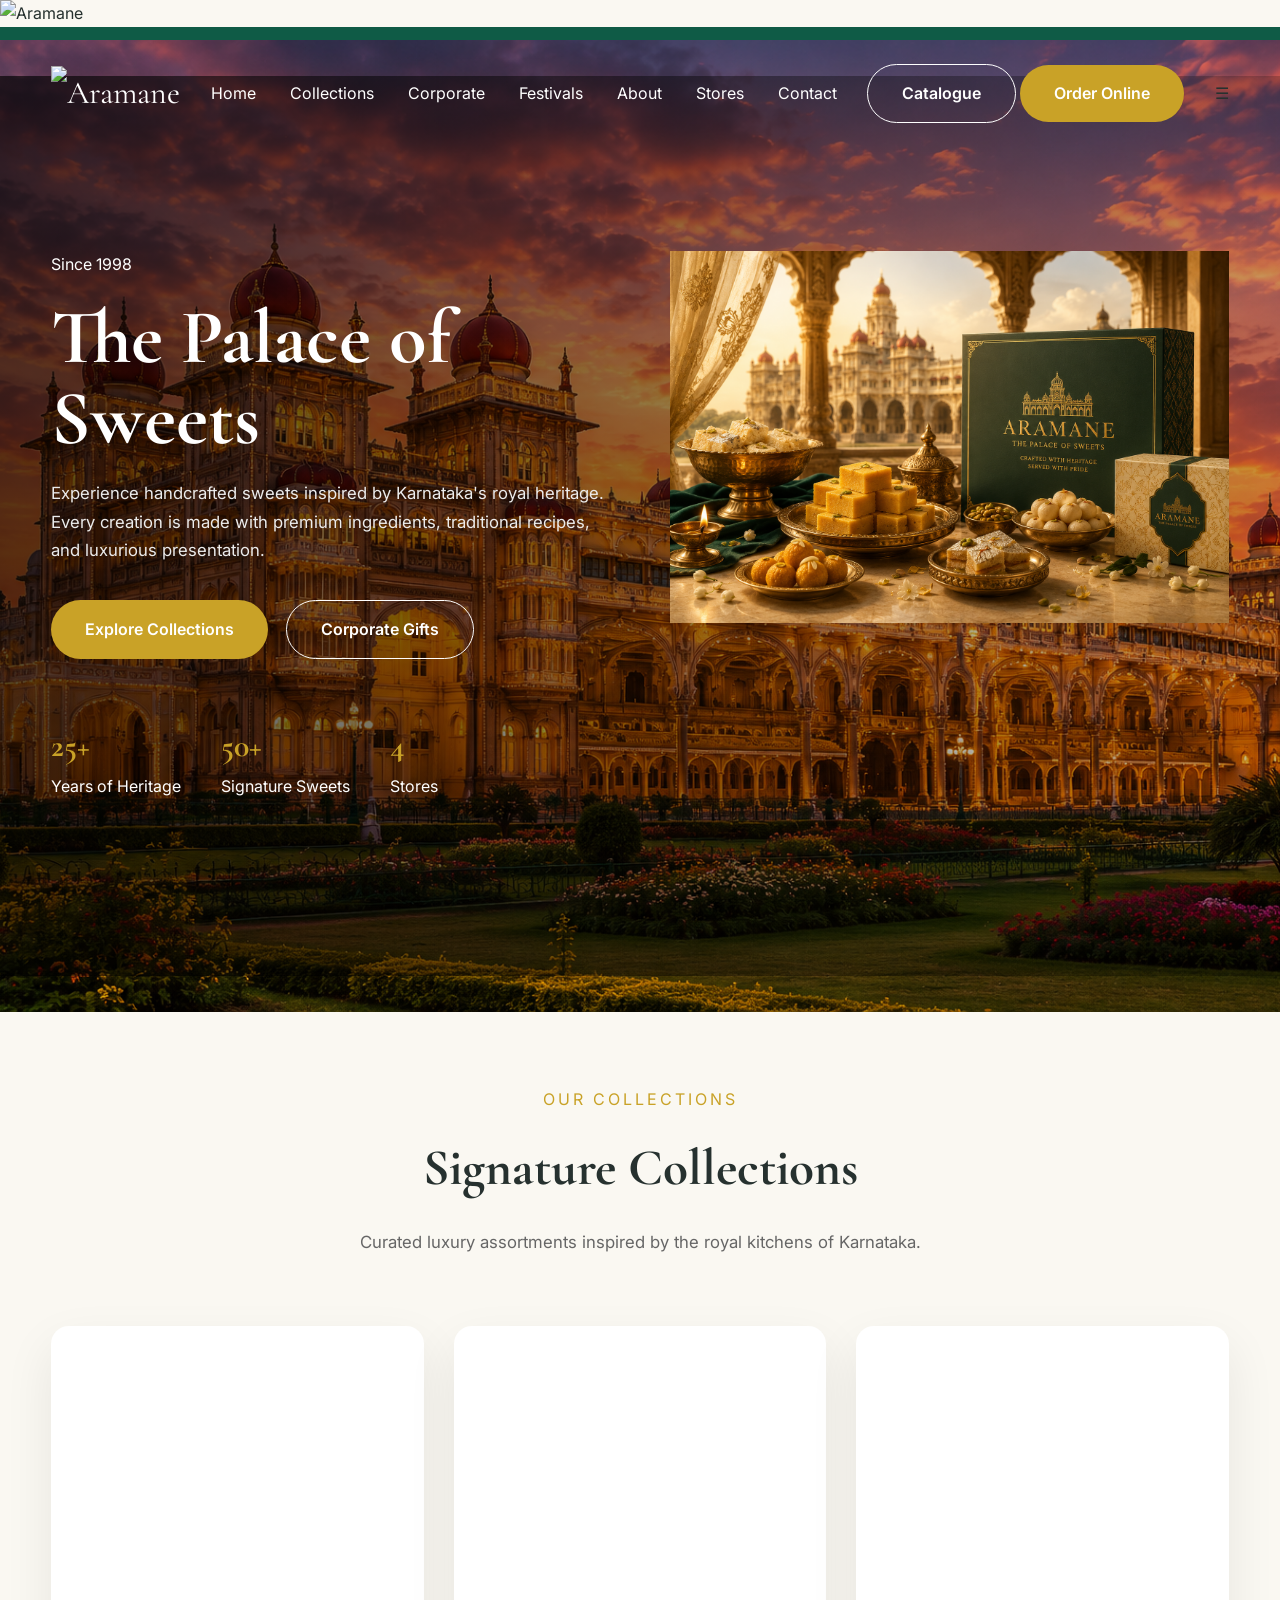
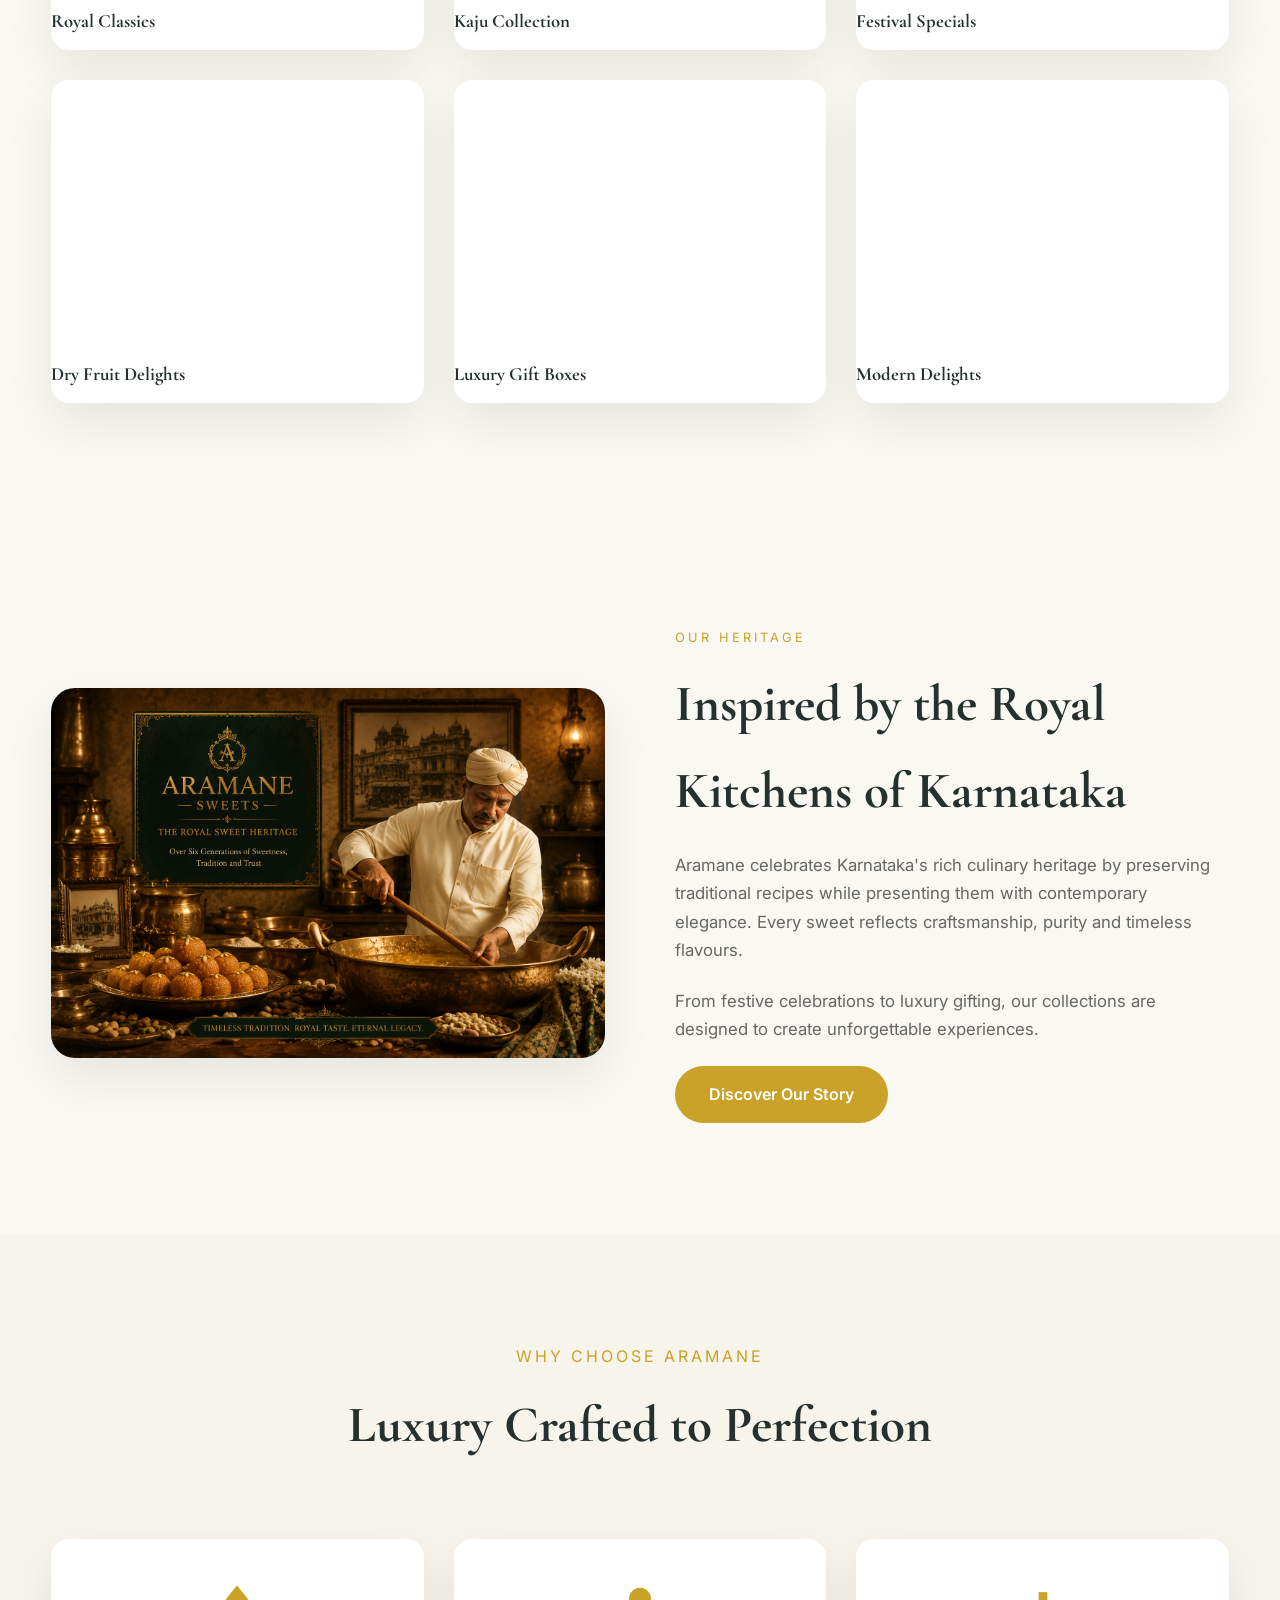
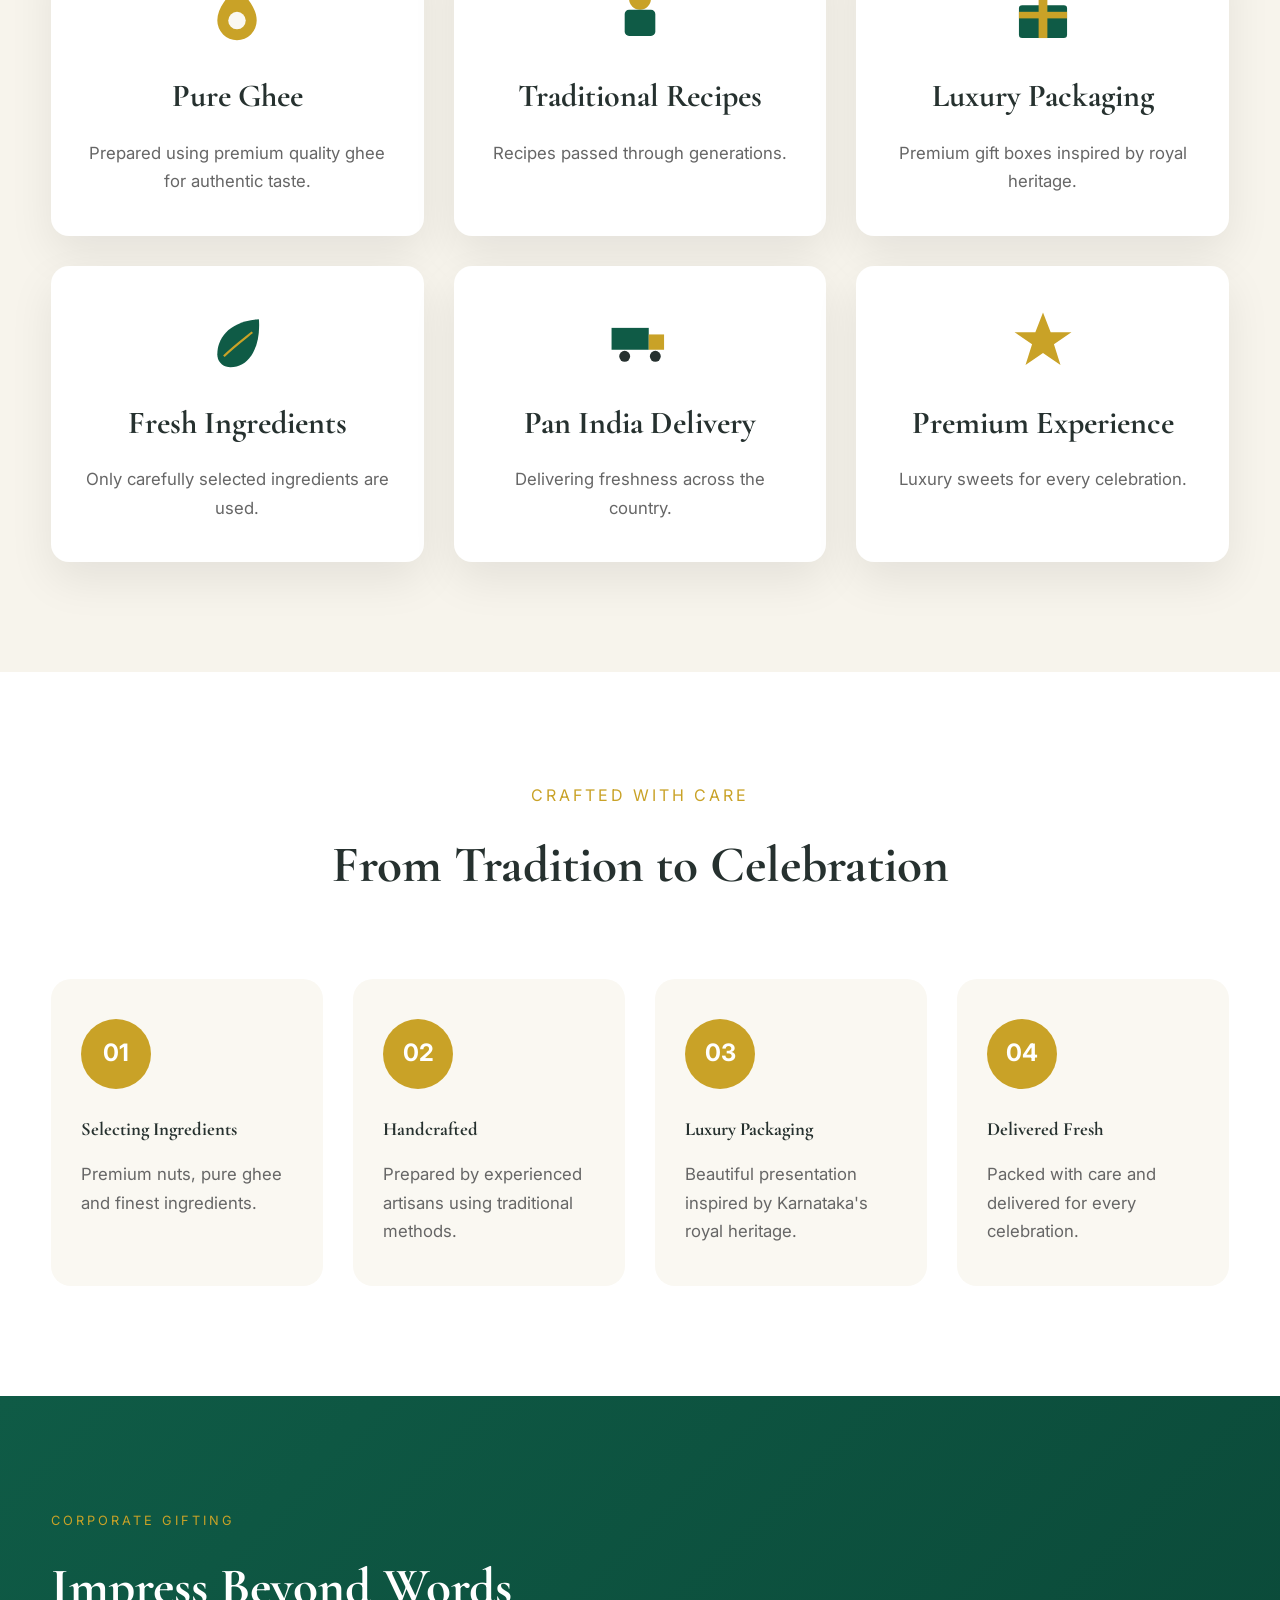
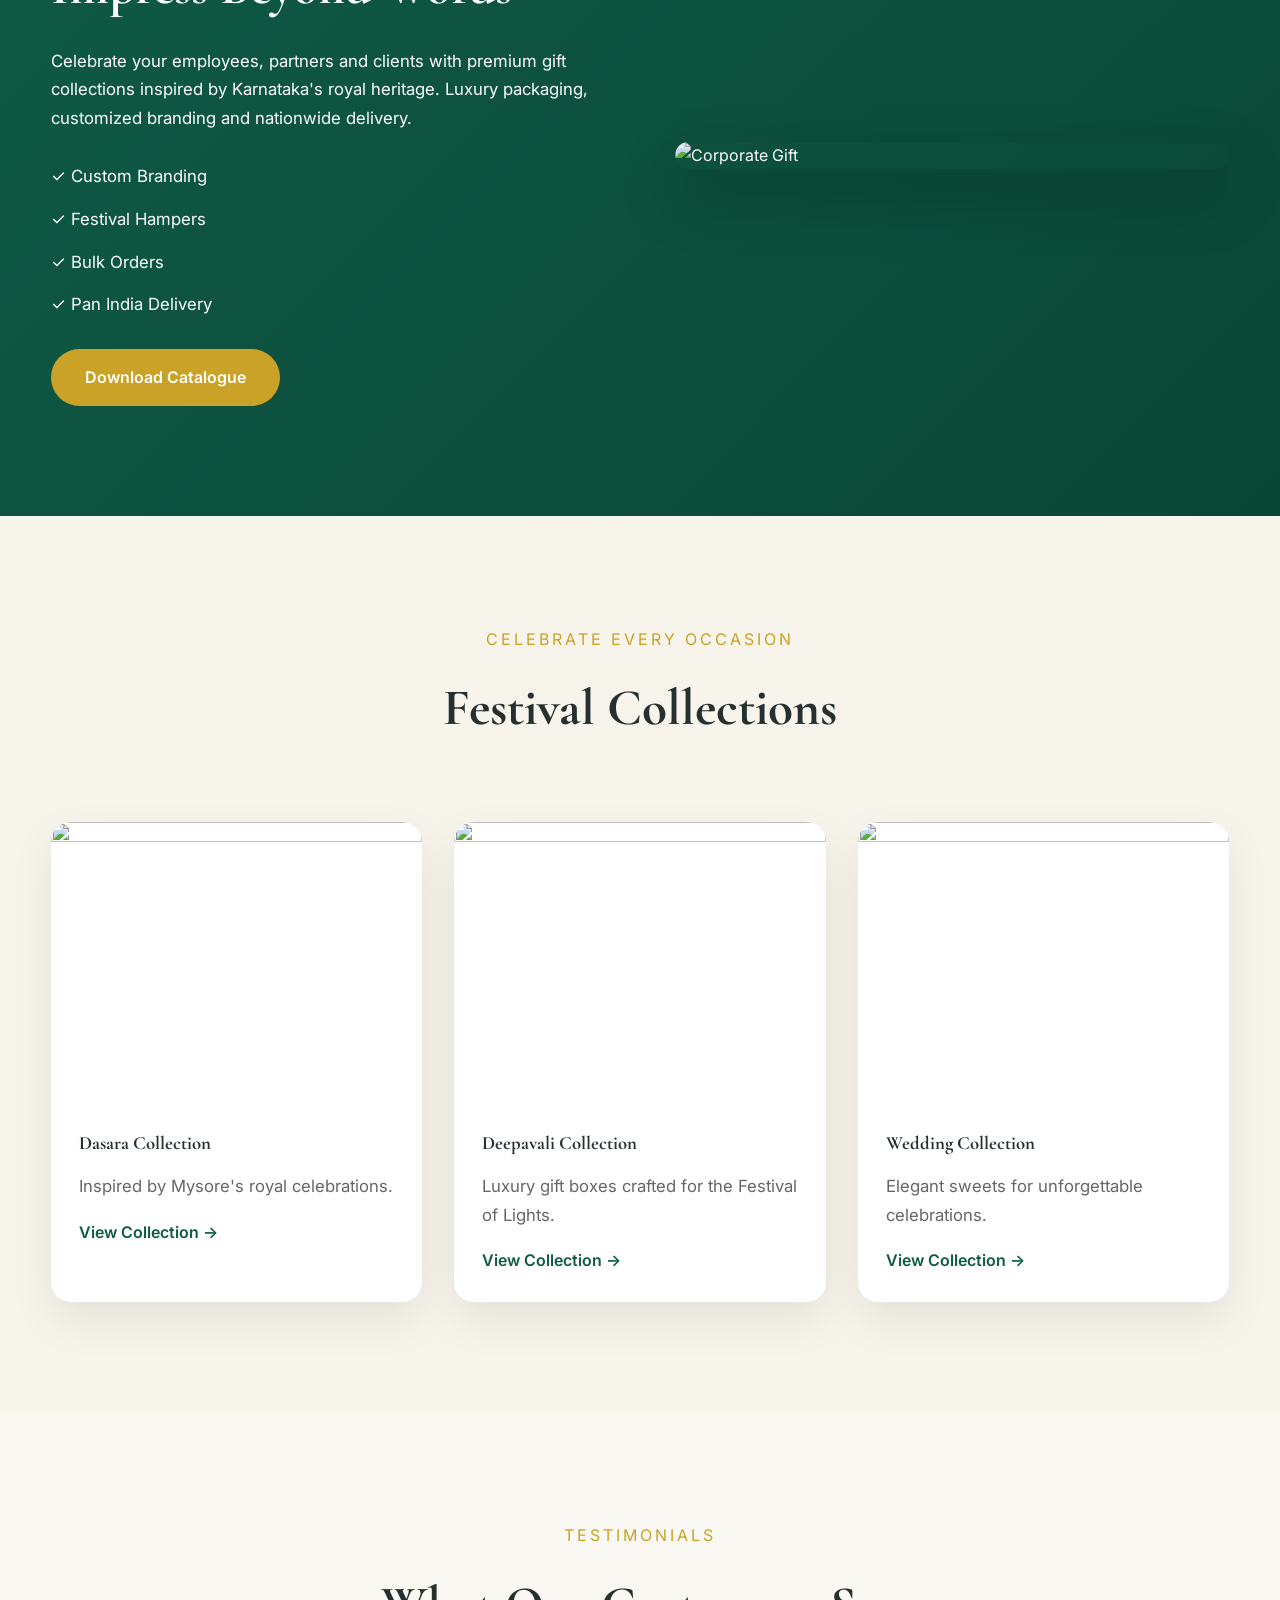
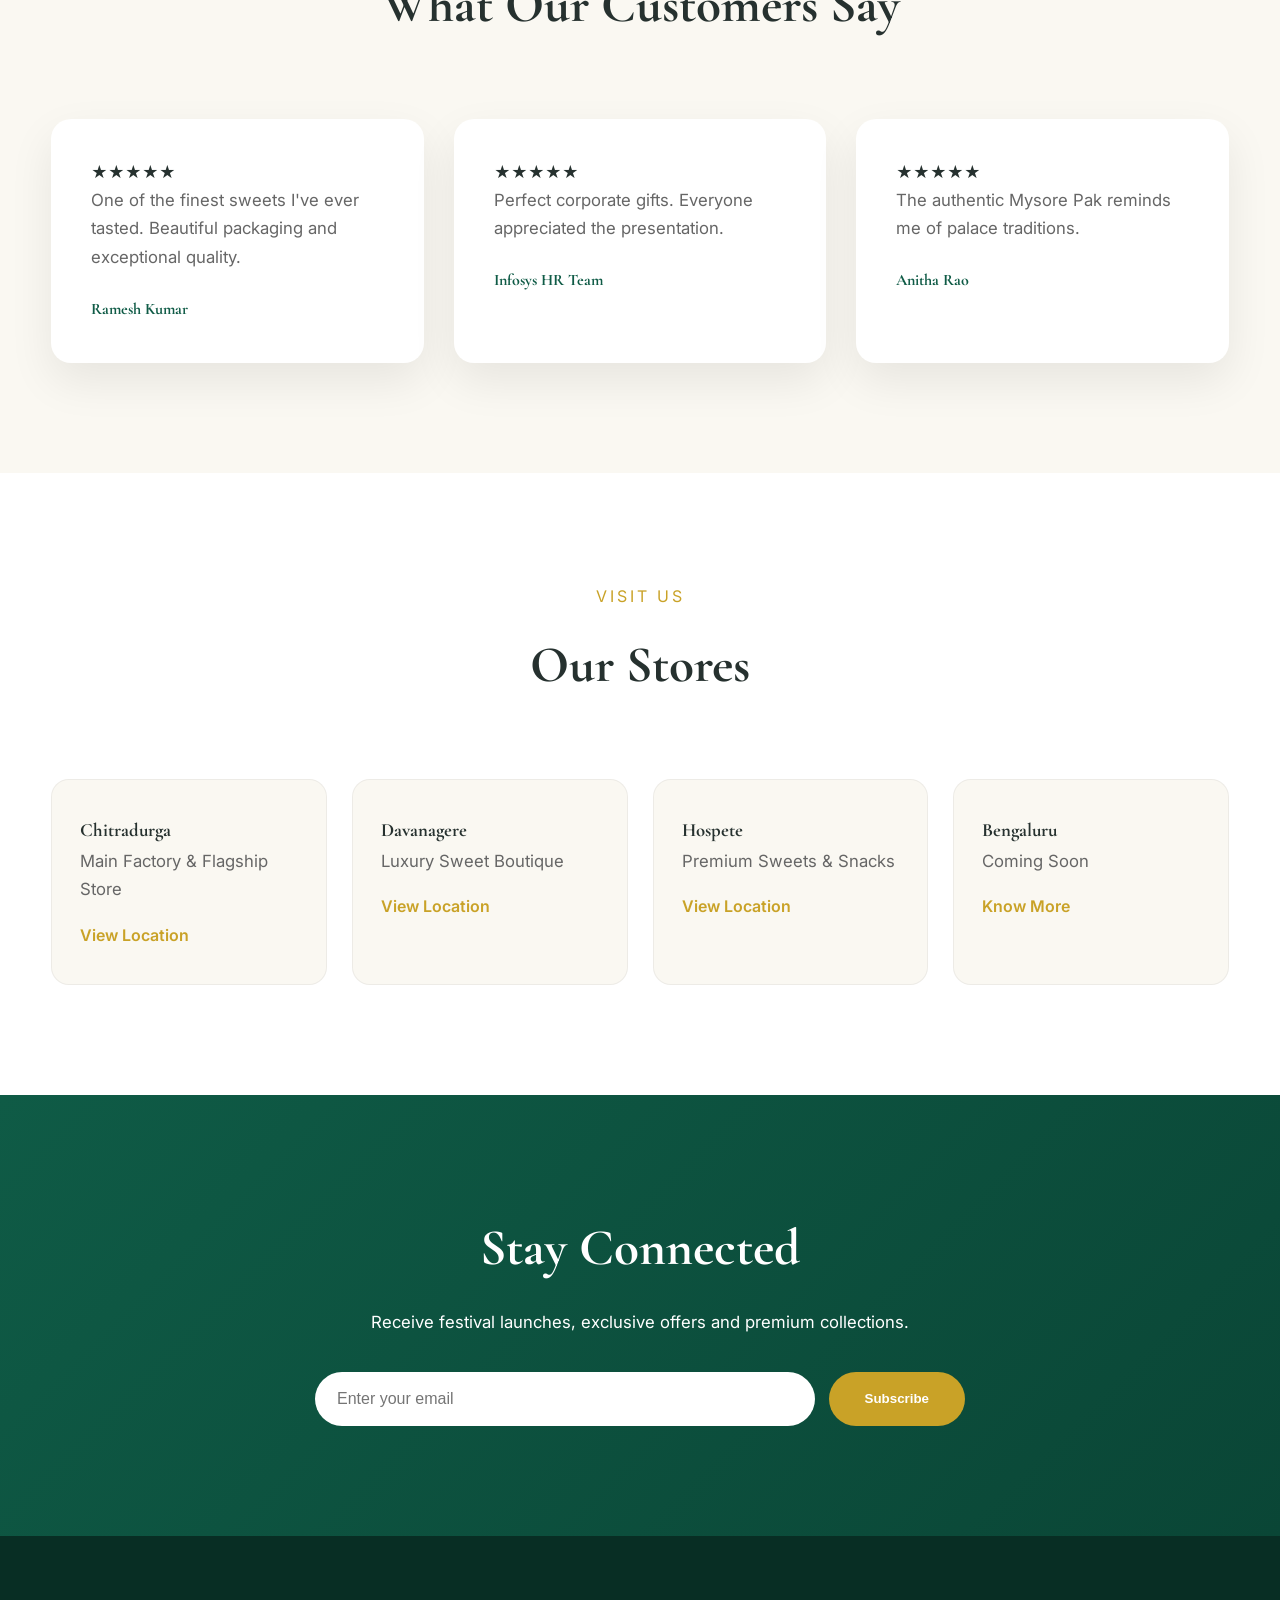
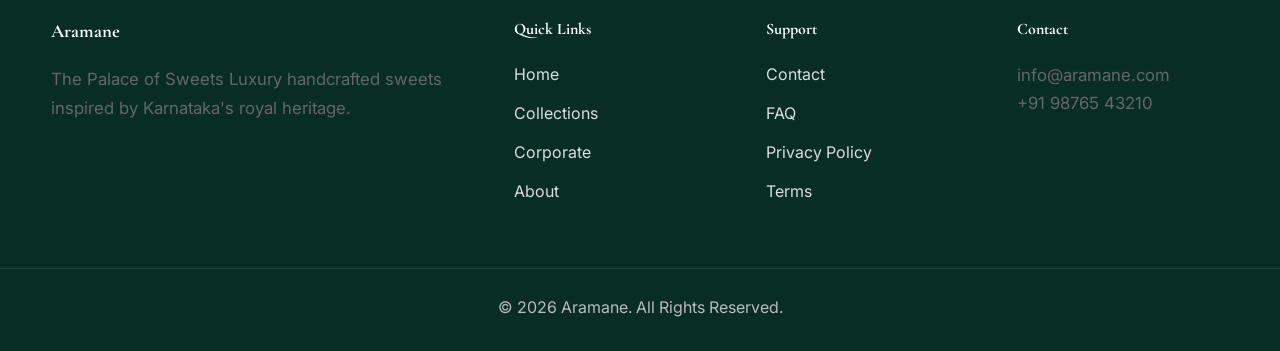
==== commit 7c4a0fb7: "jpg to png" ====
--- a/index.html
+++ b/index.html
@@ -131,7 +131,7 @@
 
 <div class="hero-bg">
 
-<img src="assets/images/palace-bg.jpg" alt="Palace">
+<img src="assets/images/palace-bg.png" alt="Palace">
 
 </div>
 
@@ -249,7 +249,7 @@
 
 <div class="collection-card">
 
-<img src="assets/images/collections/royal-classics.jpg" alt="">
+<img src="assets/images/collections/royal-classics.png" alt="">
 
 <h3>Royal Classics</h3>
 
@@ -257,7 +257,7 @@
 
 <div class="collection-card">
 
-<img src="assets/images/collections/kaju.jpg" alt="">
+<img src="assets/images/collections/kaju.png" alt="">
 
 <h3>Kaju Collection</h3>
 
@@ -310,7 +310,7 @@
 
 <div class="heritage-image">
 
-<img src="assets/images/heritage.jpg" alt="Heritage">
+<img src="assets/images/heritage.png" alt="Heritage">
 
 </div>
 
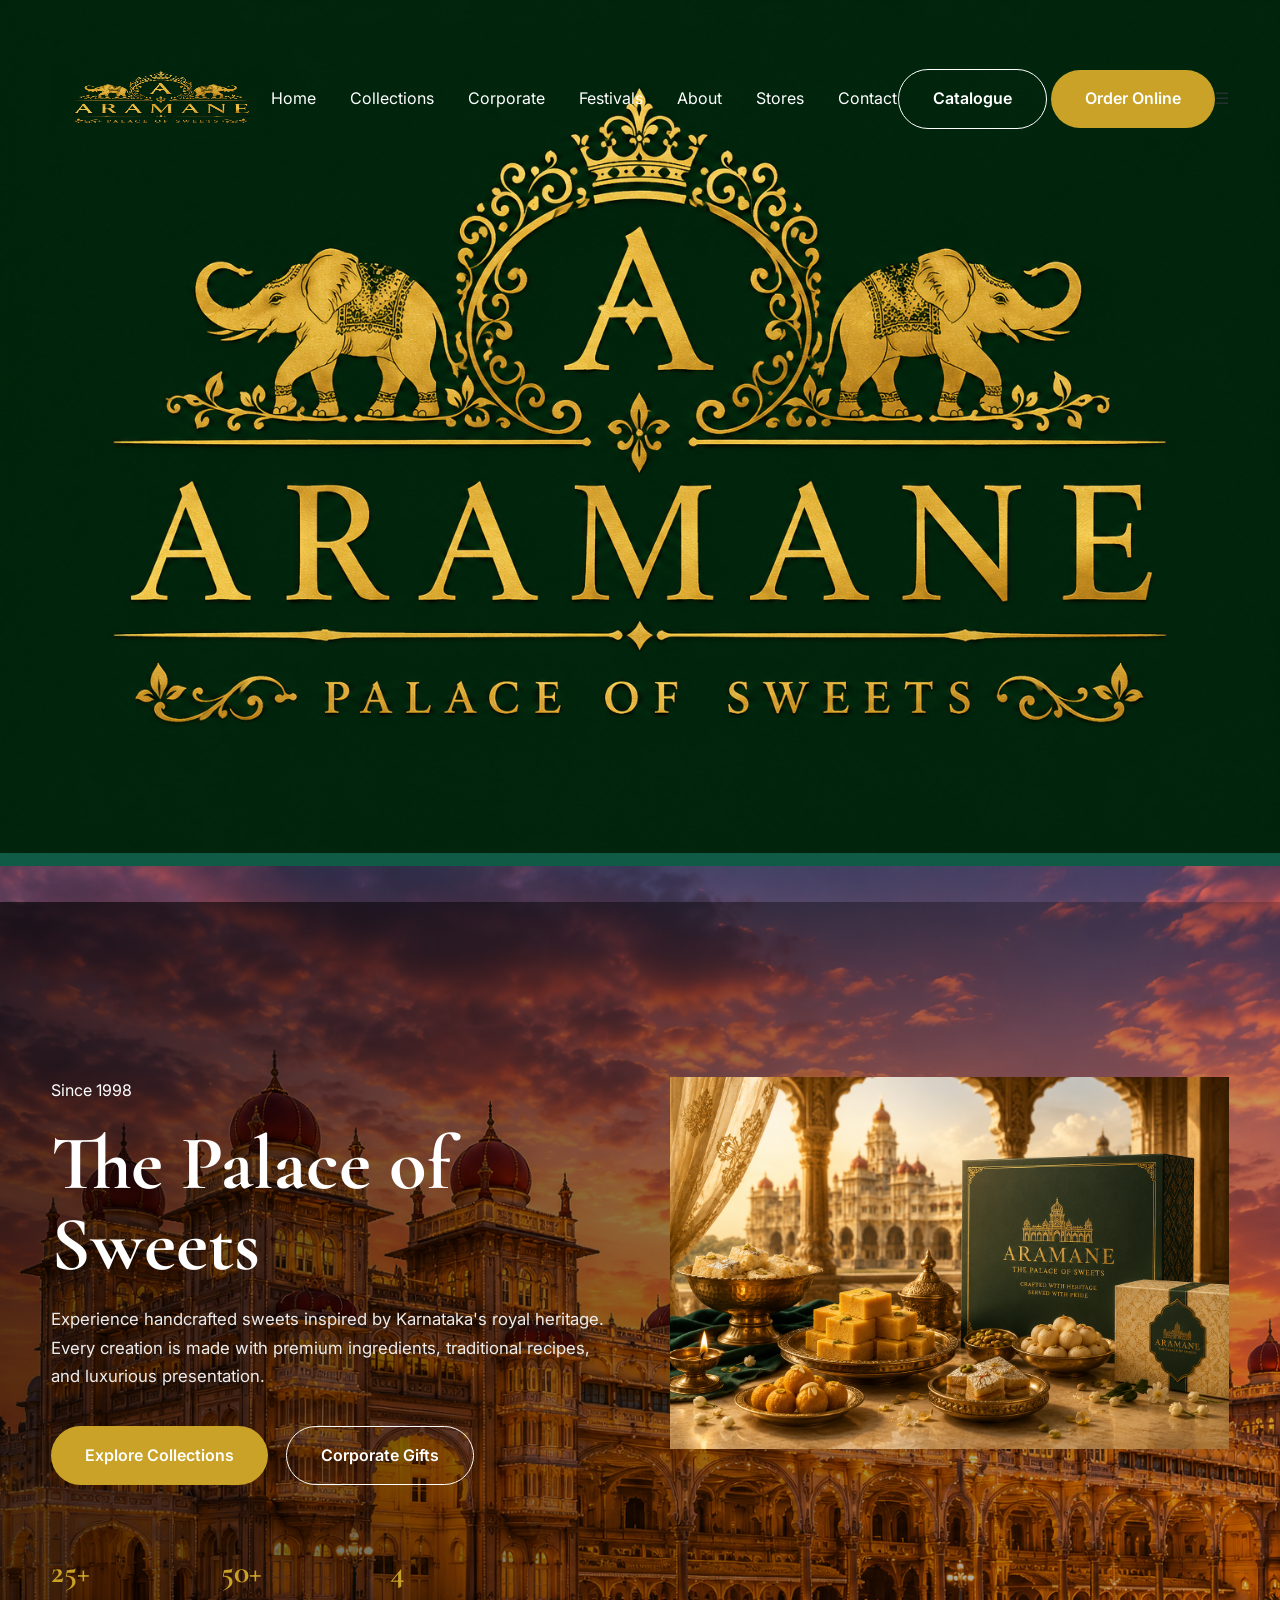
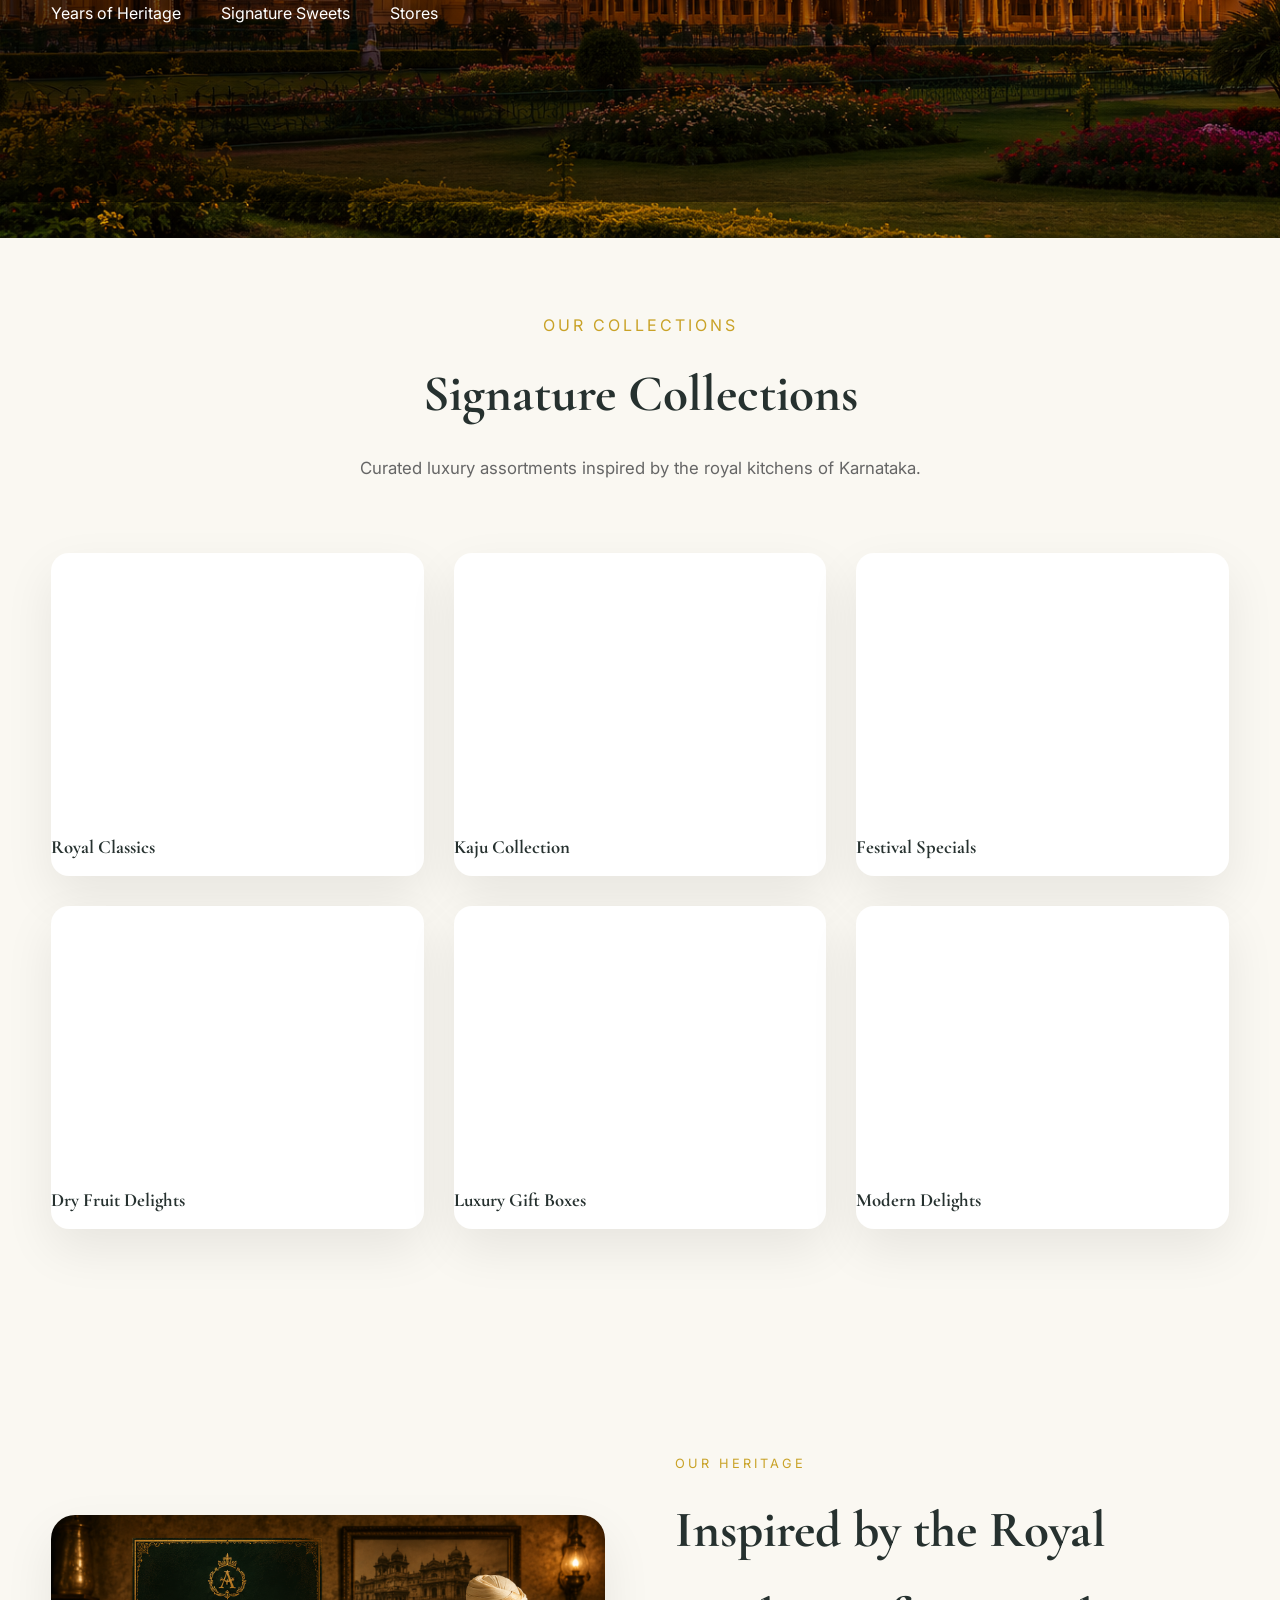
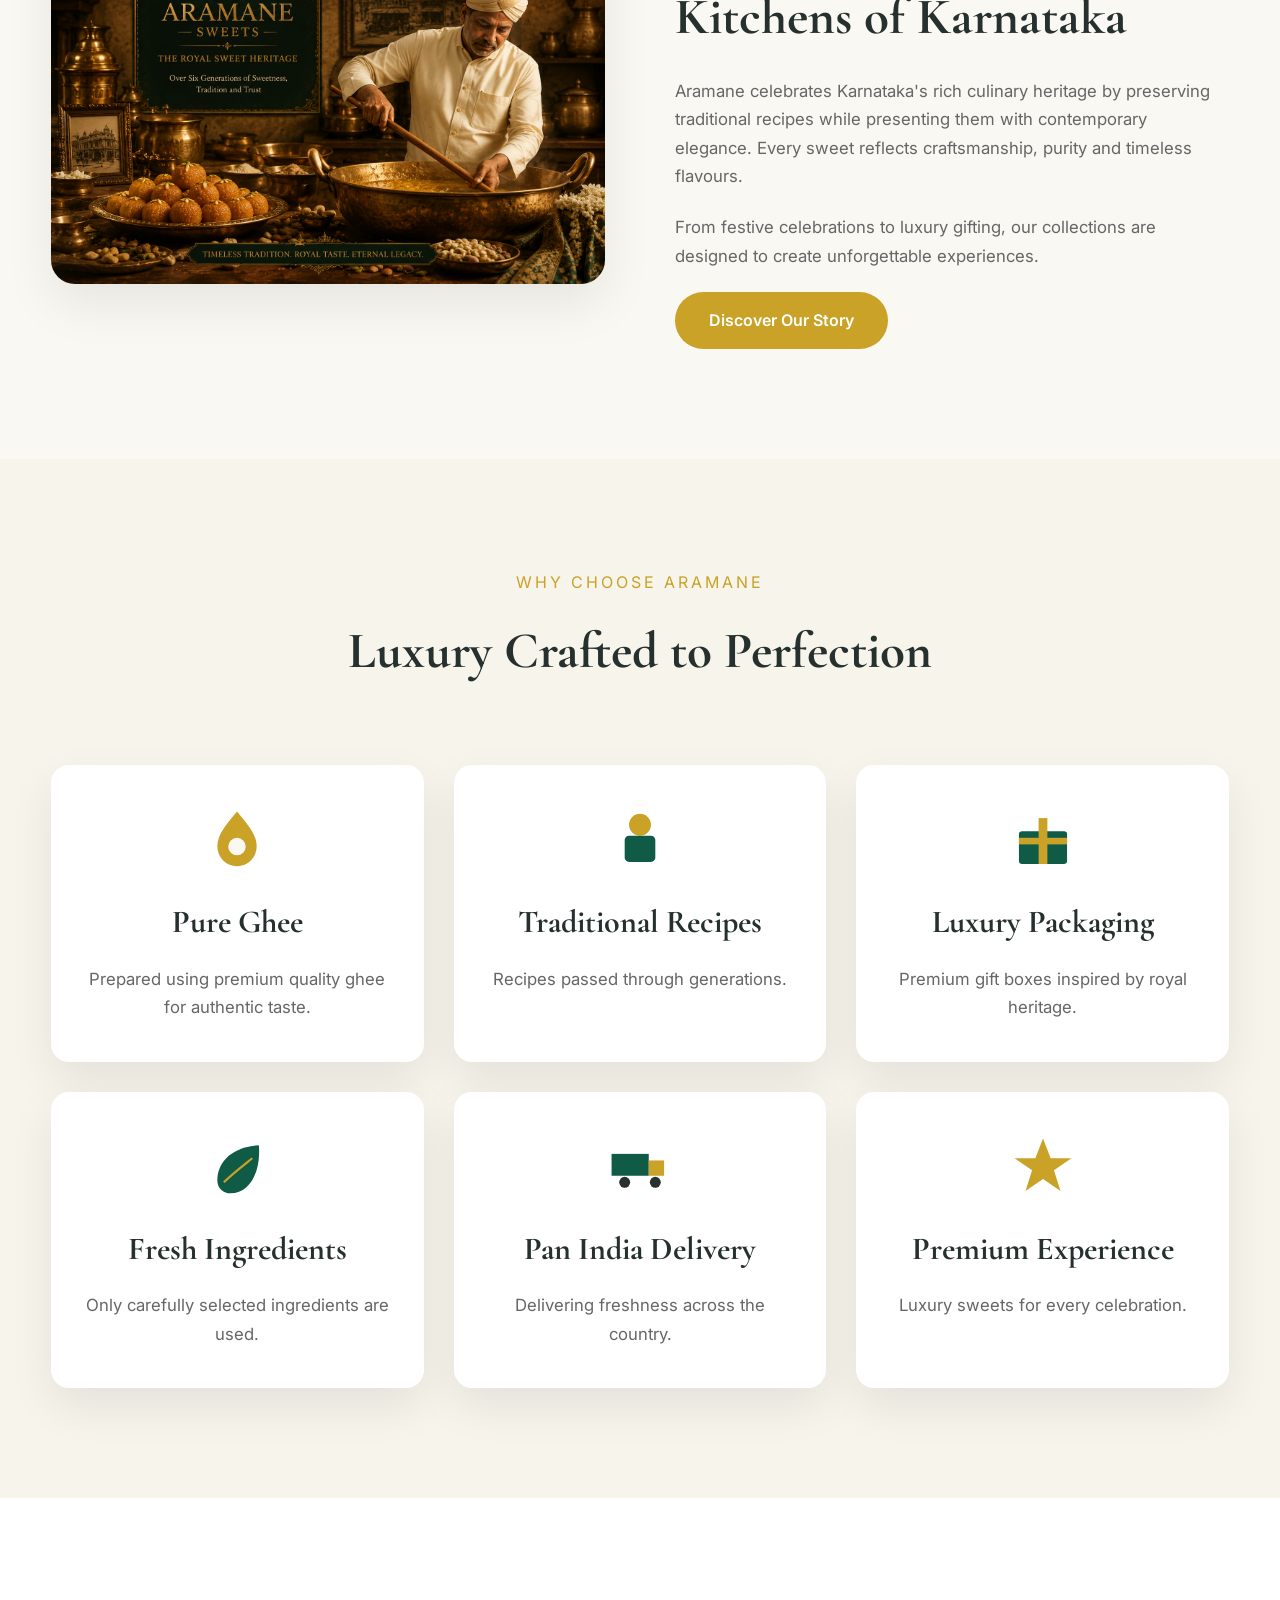
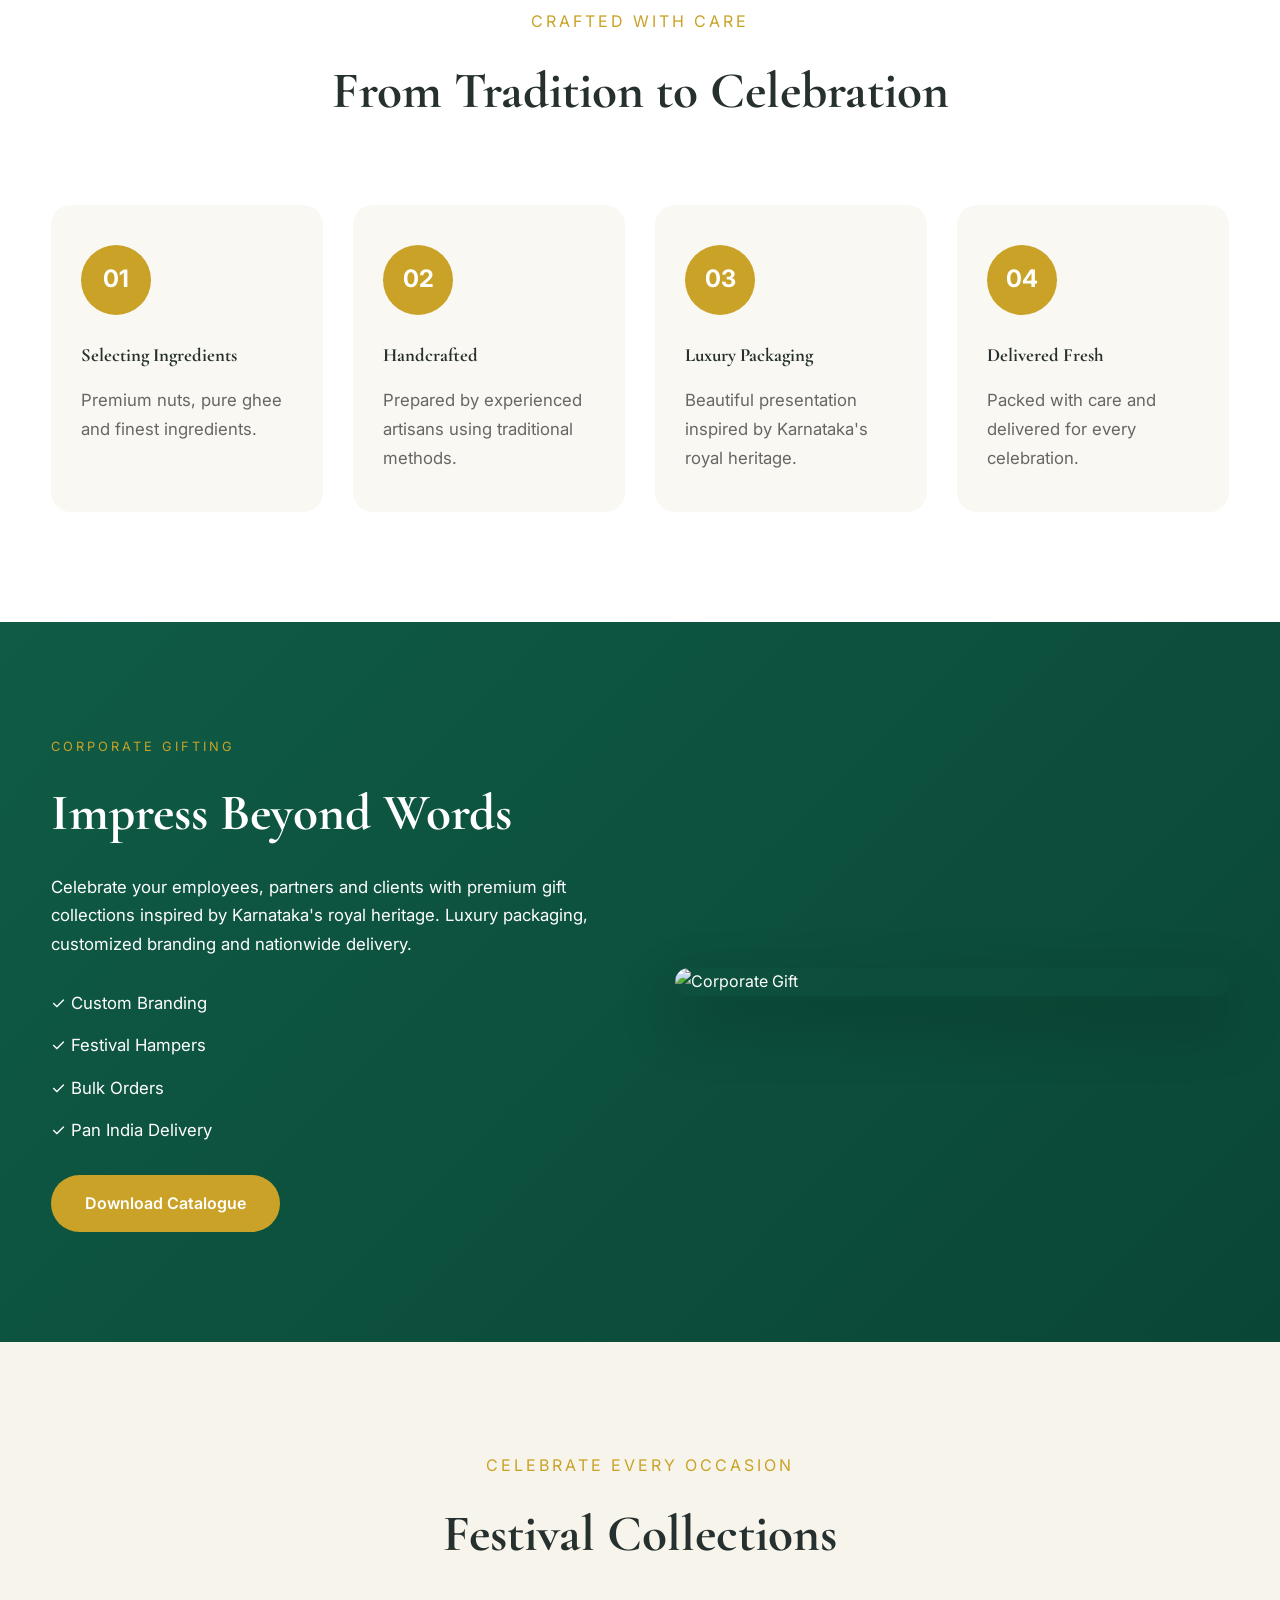
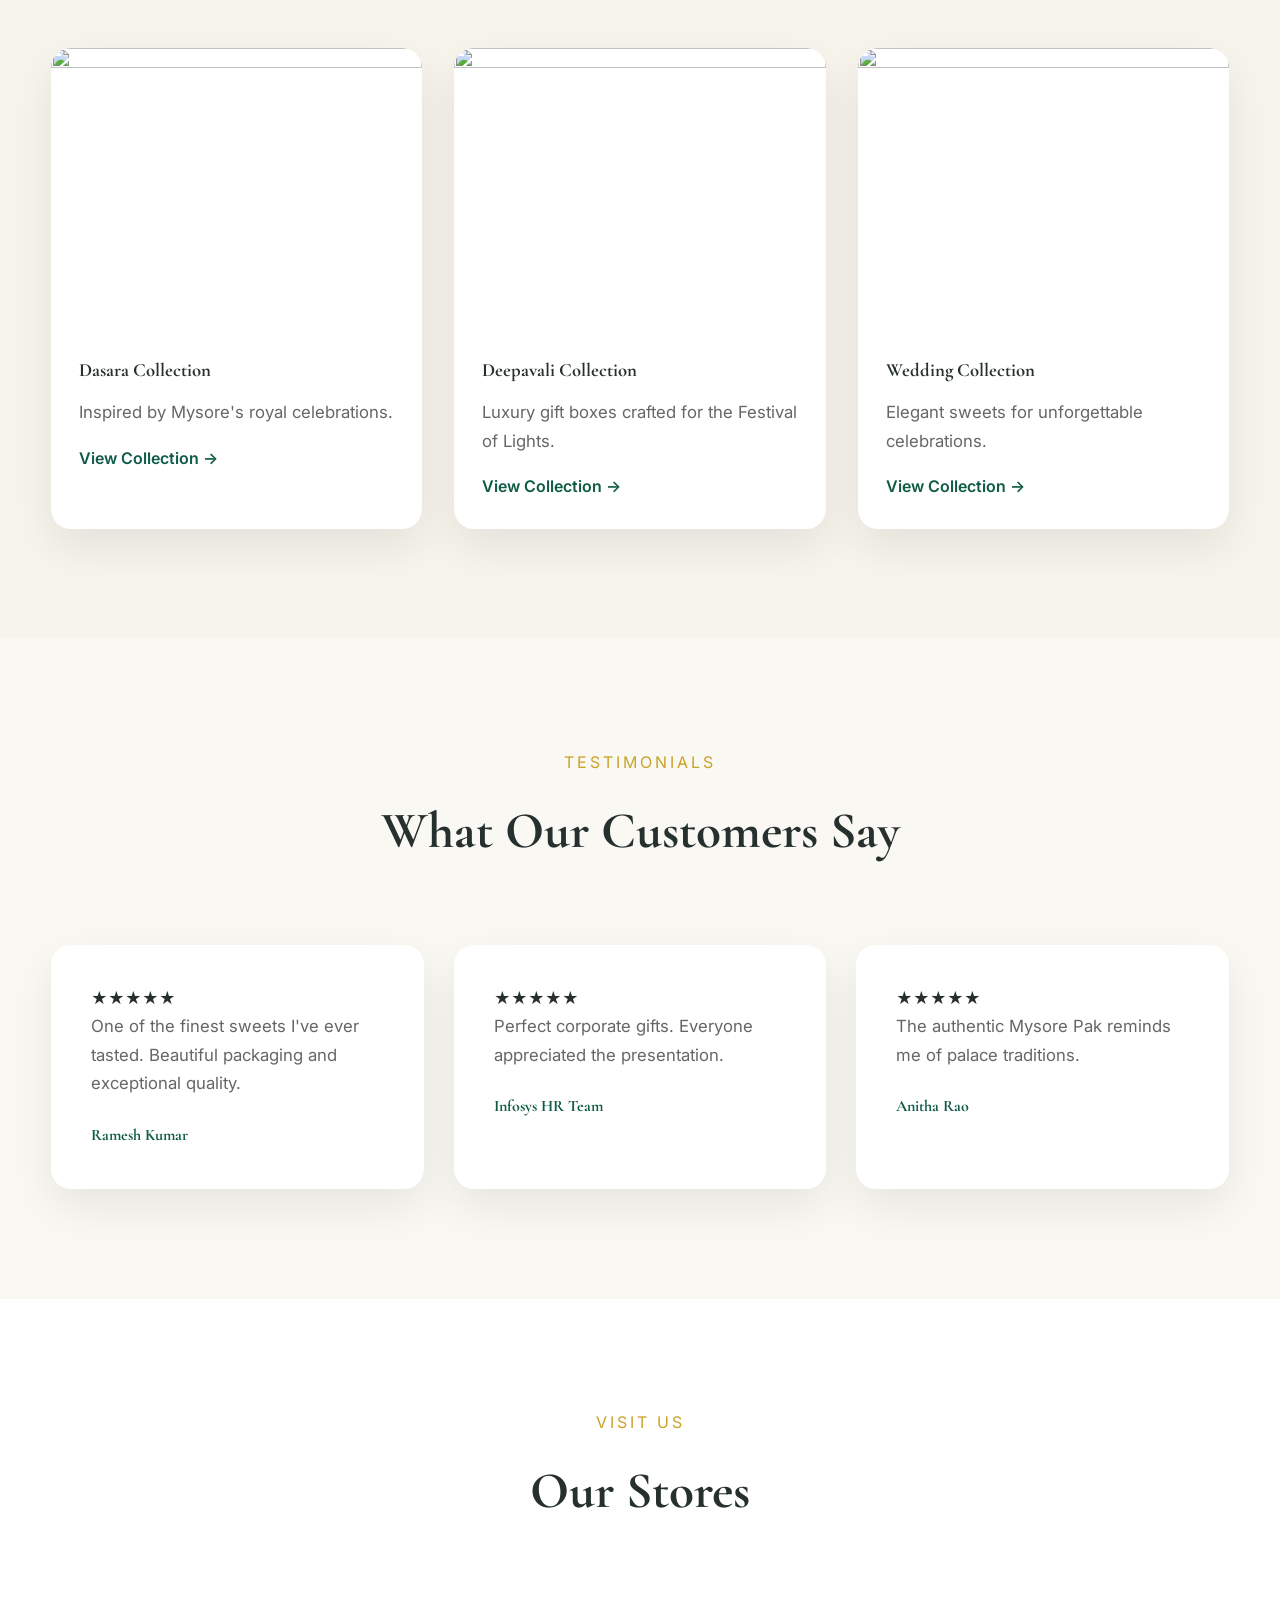
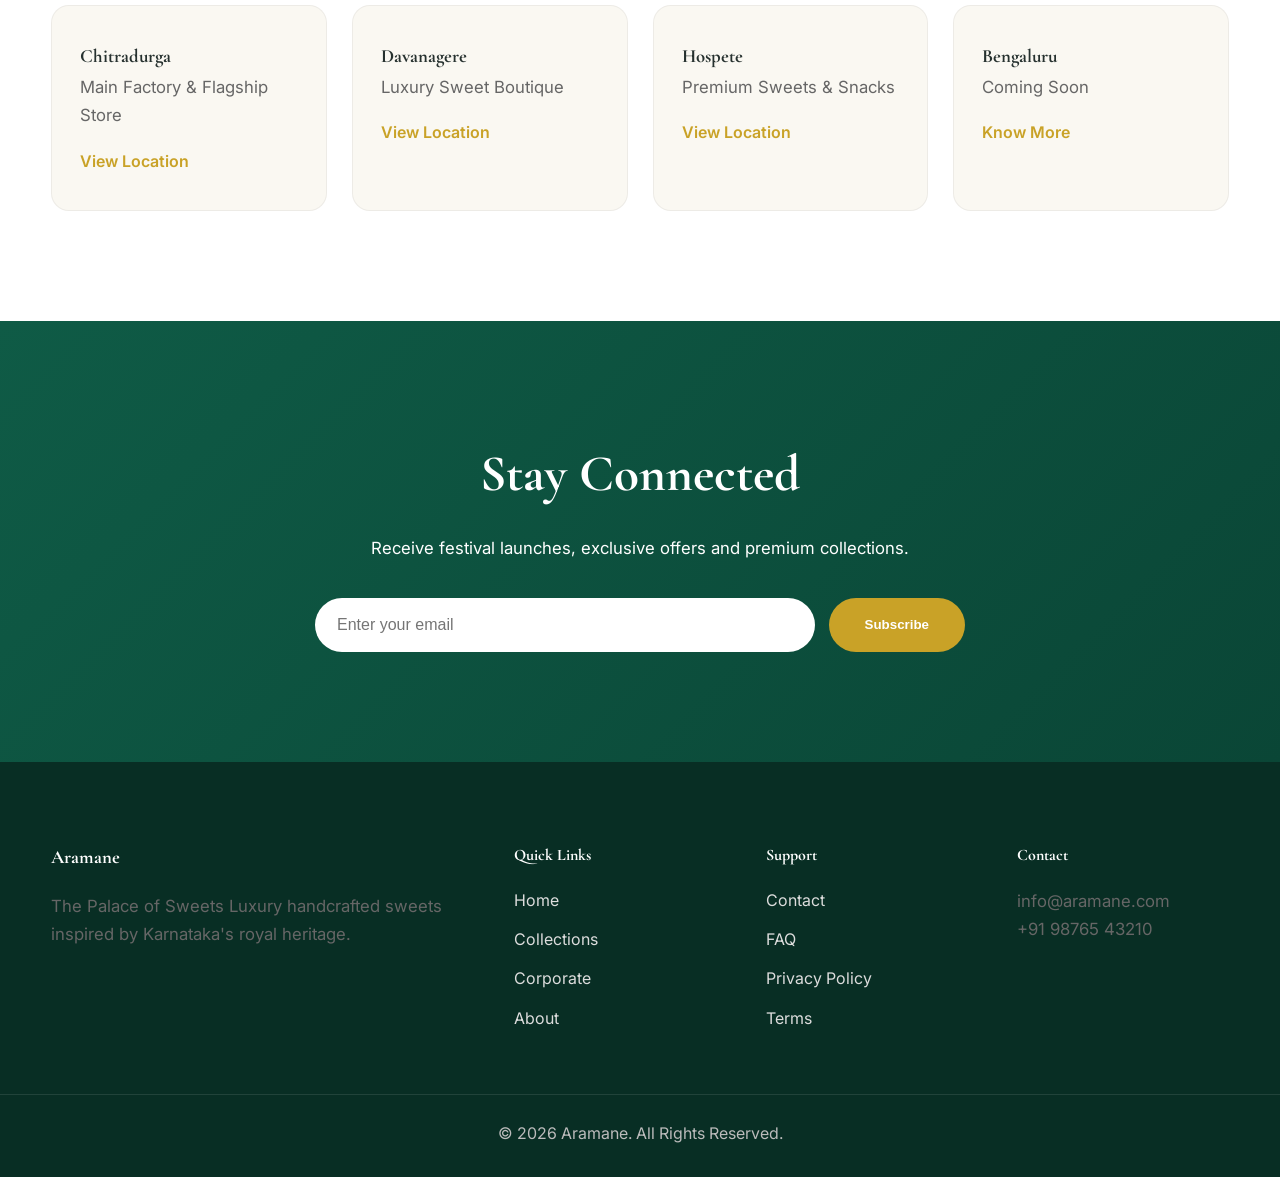
==== commit 859b1436: "logo size added" ====
--- a/index.html
+++ b/index.html
@@ -73,7 +73,7 @@
 
 <a href="#" class="logo">
 
-<img src="assets/logo/logo.png" alt="Aramane">
+<img src="assets/logo/logo.png" alt="Aramane" width="220" height="70">
 
 </a>
 
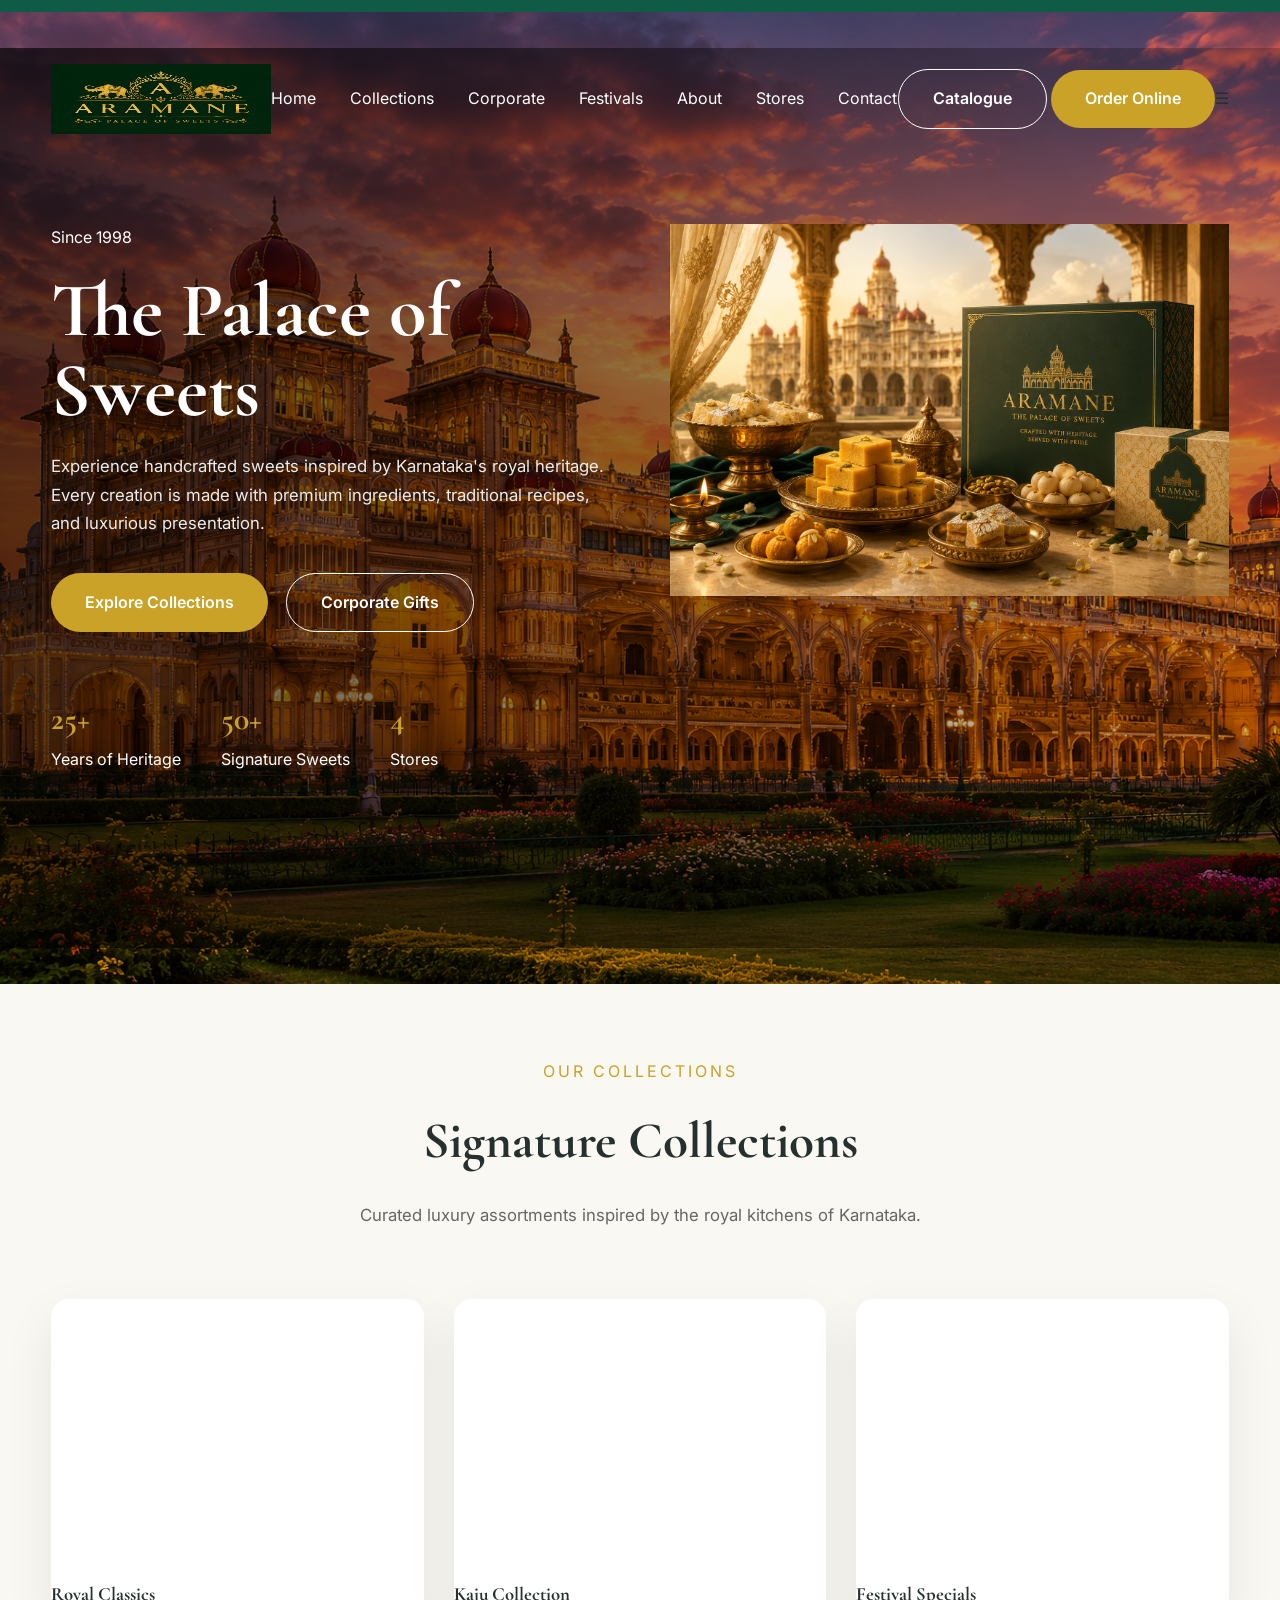
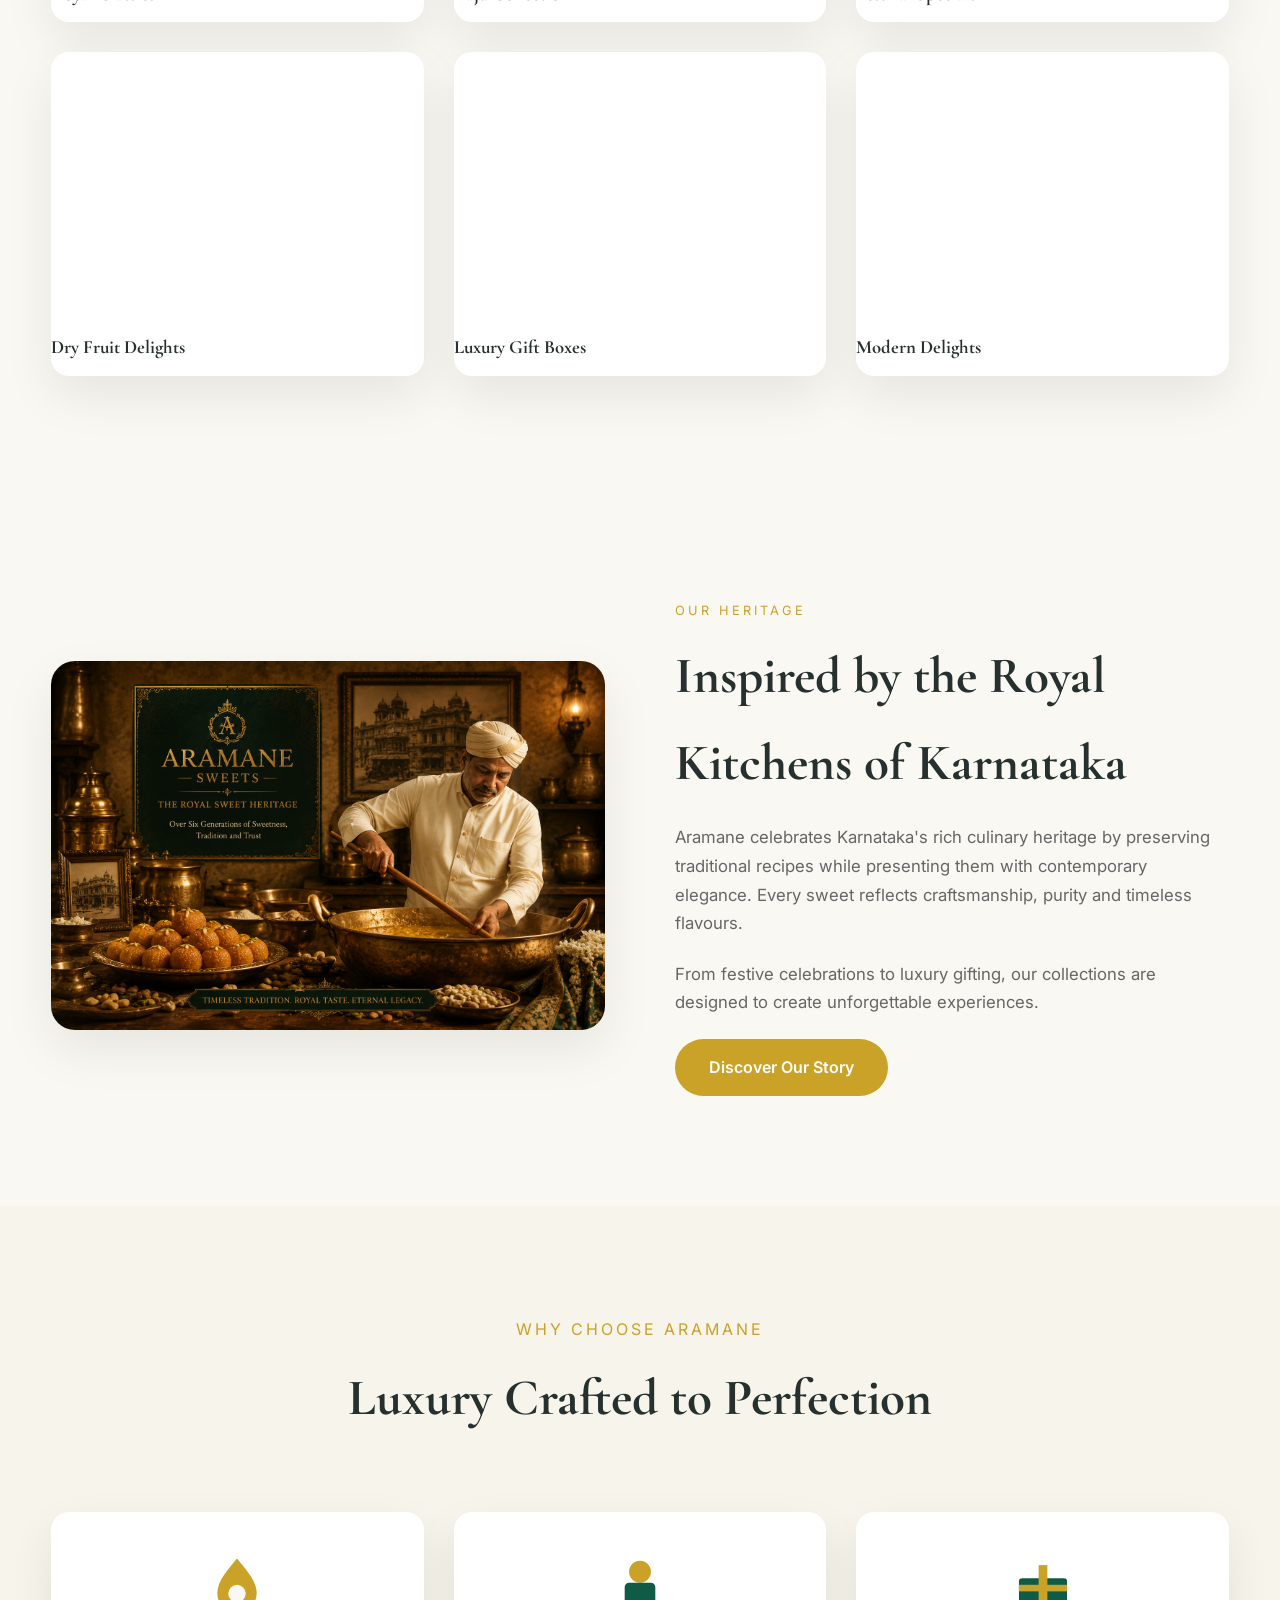
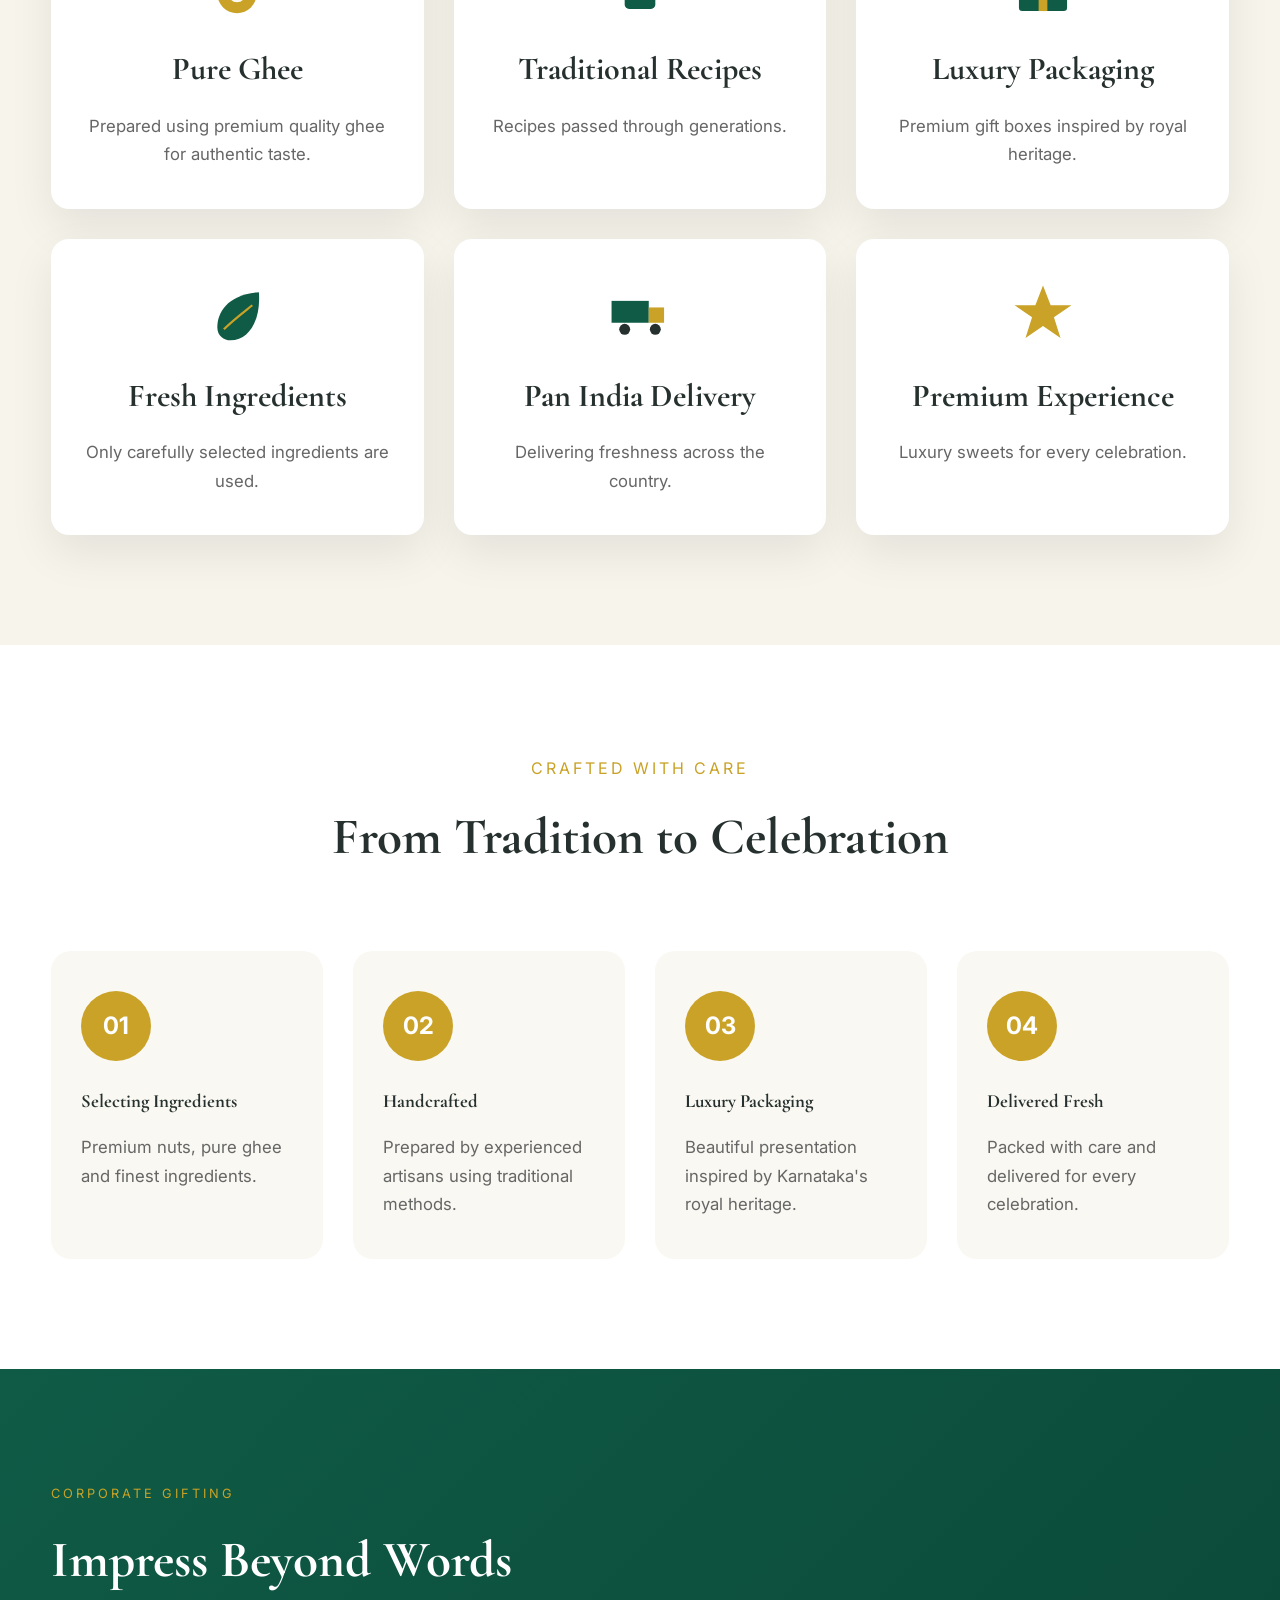
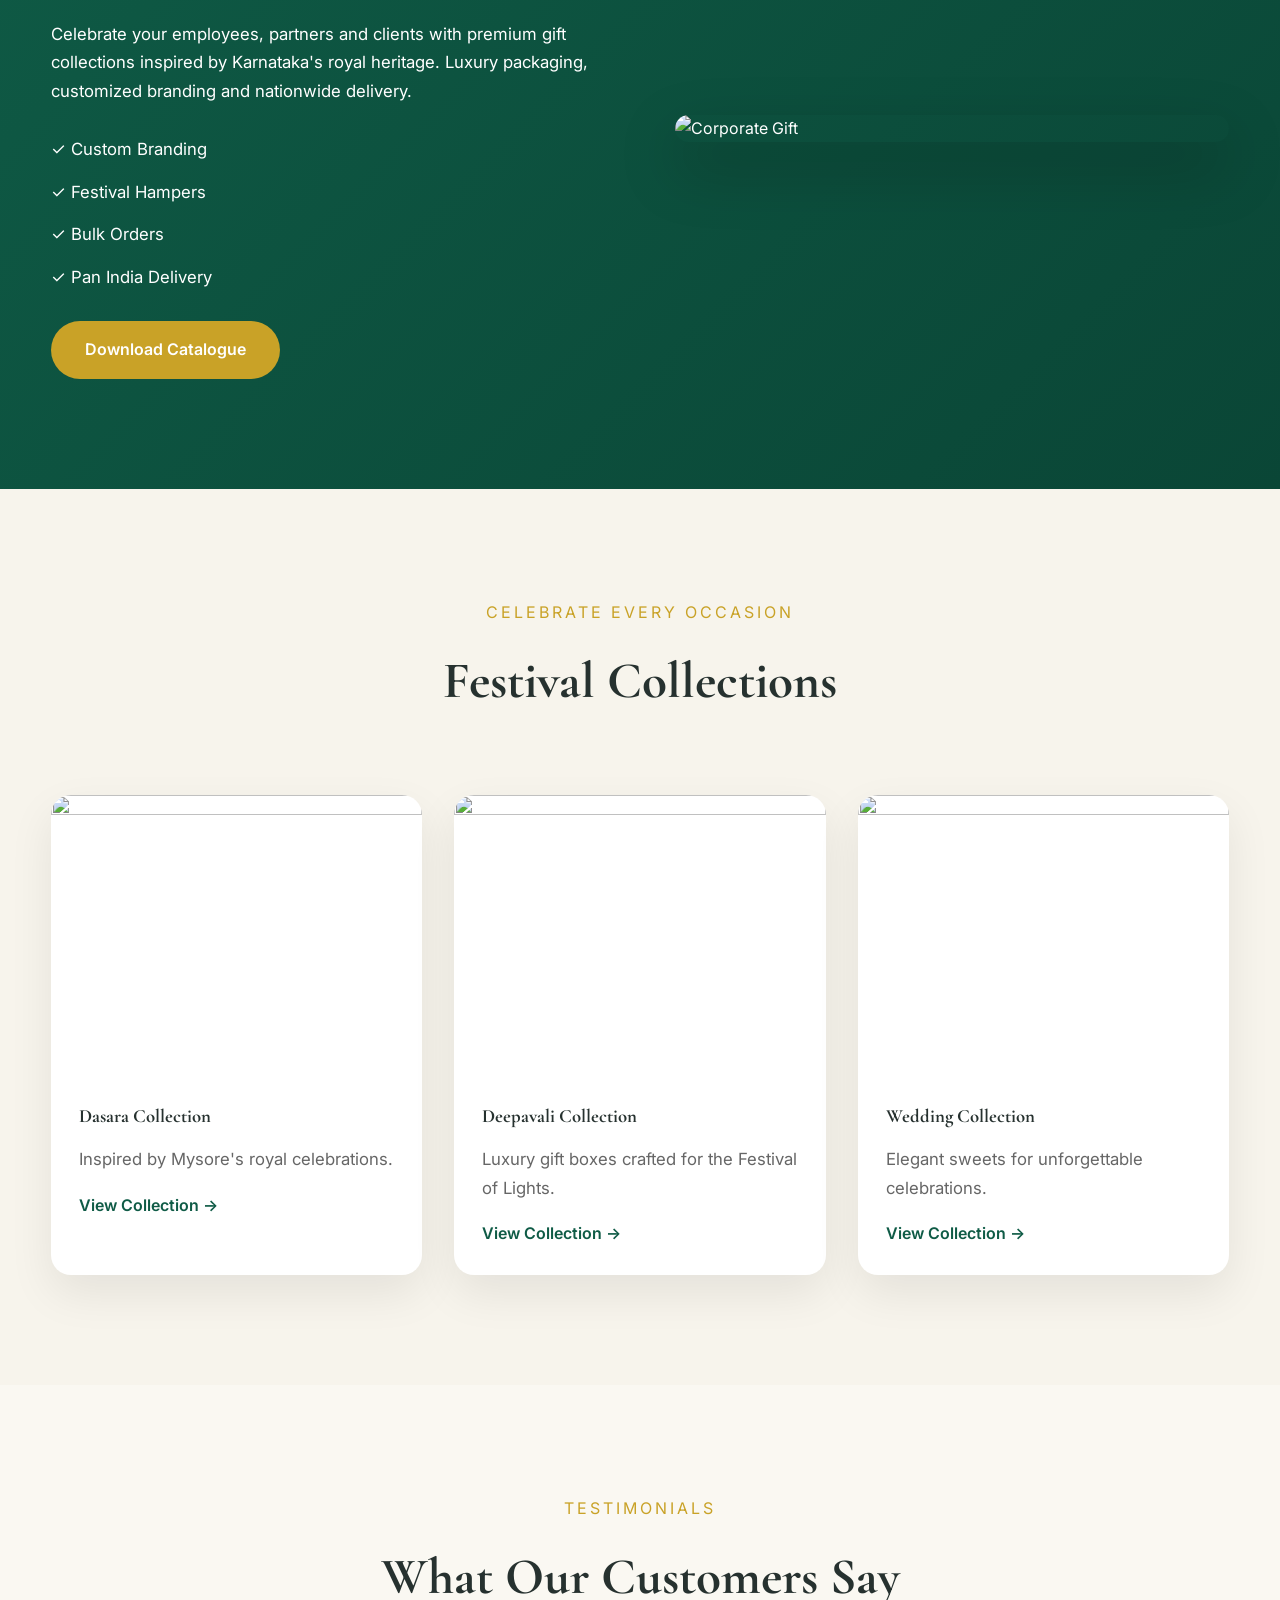
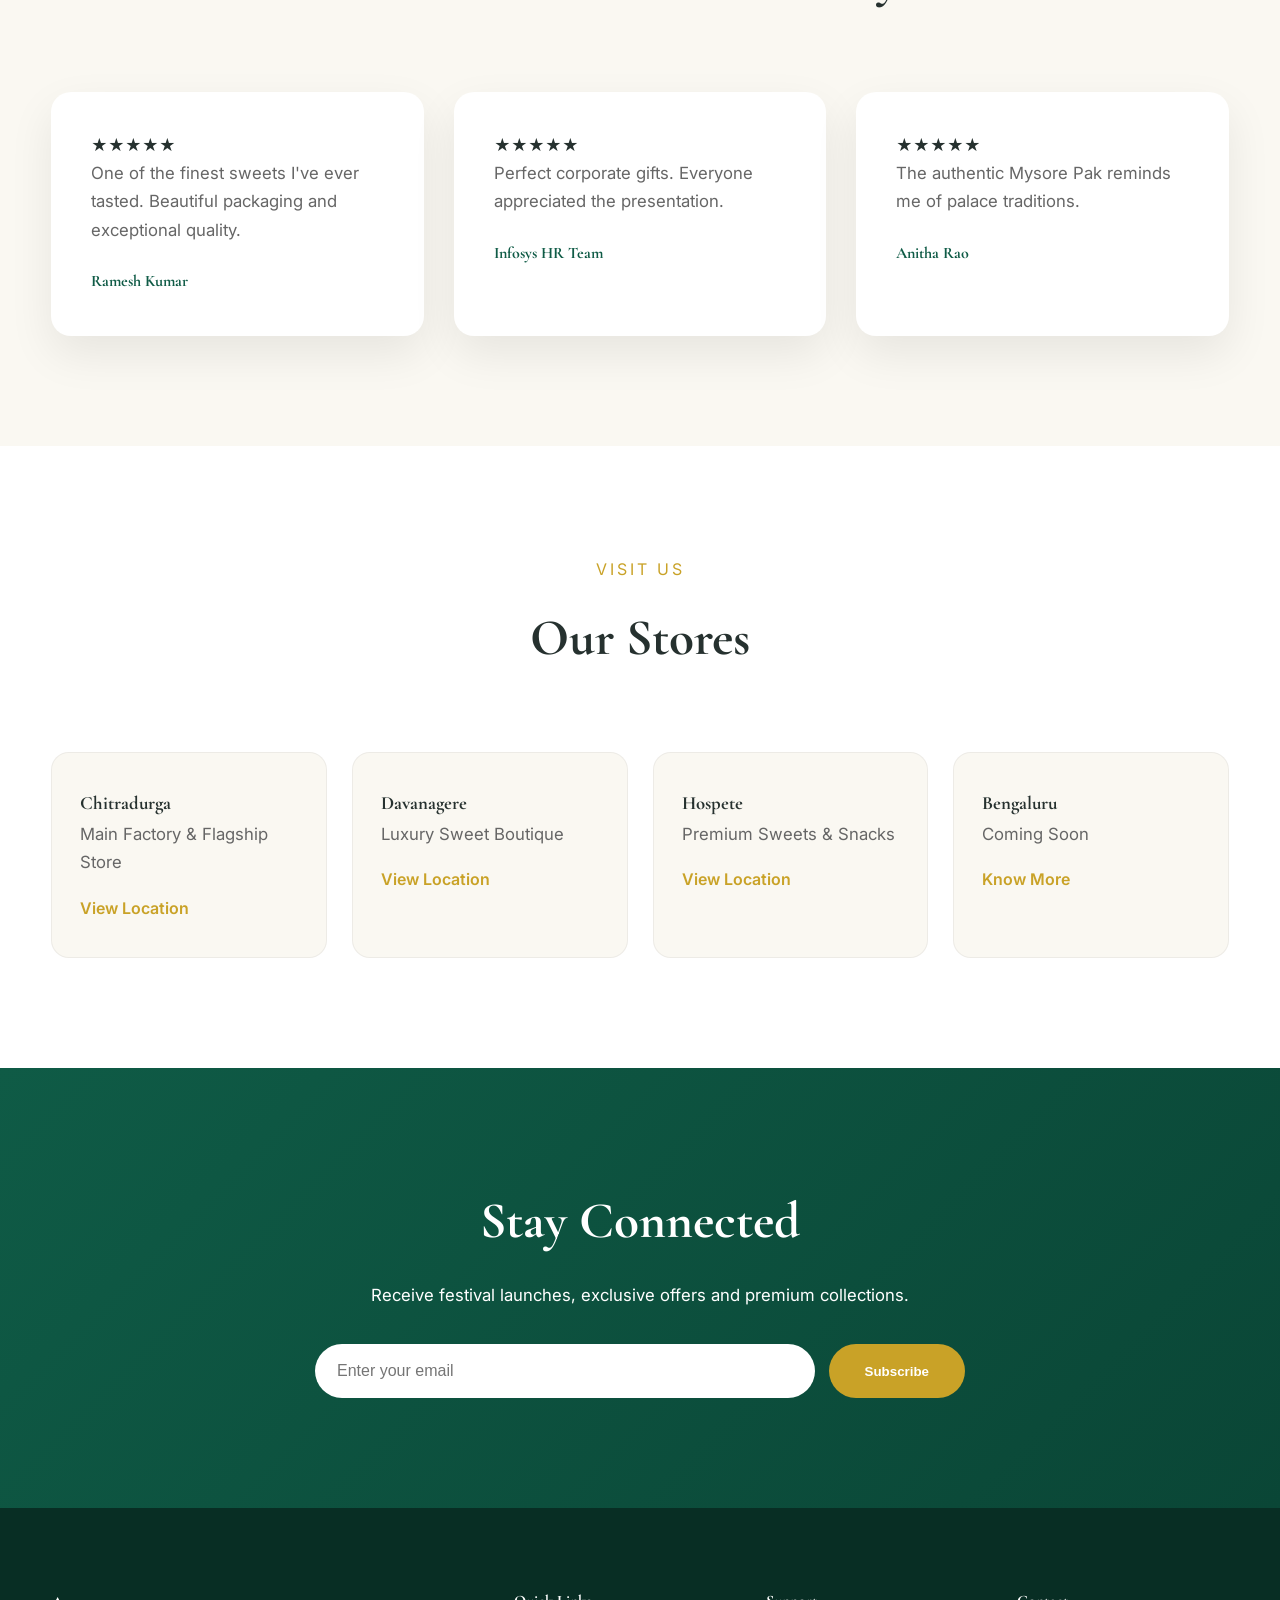
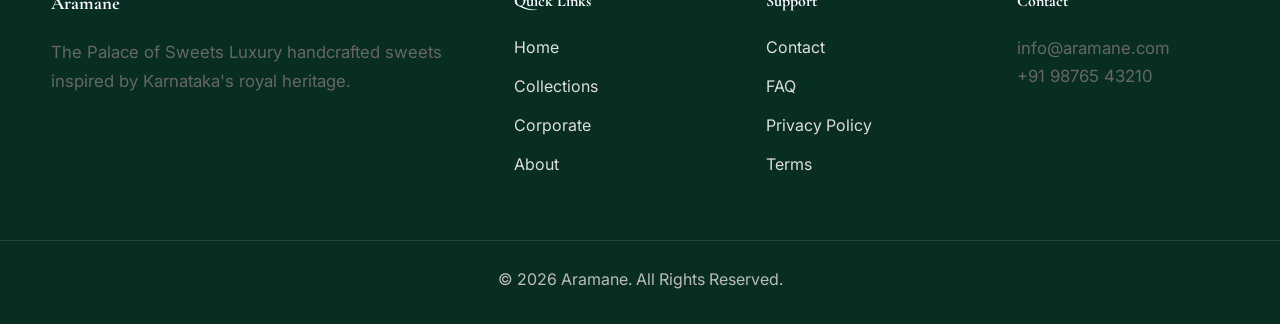
==== commit 42c80713: "logo correction" ====
--- a/index.html
+++ b/index.html
@@ -31,18 +31,28 @@
 Loader
 =========================== -->
 
-<div id="loader">
+<!-- ==========================
+Loader
+========================== -->
+
+<div id="loader" class="loader">
 
     <div class="loader-content">
 
-        <img src="assets/logo/logo.png" class="loader-logo" alt="Aramane">
+        <img
+            src="assets/logo/logo.png"
+            alt="Aramane Sweets"
+            class="loader-logo"
+            width="220"
+            height="80"
+            loading="eager"
+            decoding="async">
 
         <div class="loader-line"></div>
 
     </div>
 
 </div>
-
 <!-- ==========================
 Announcement
 =========================== -->
